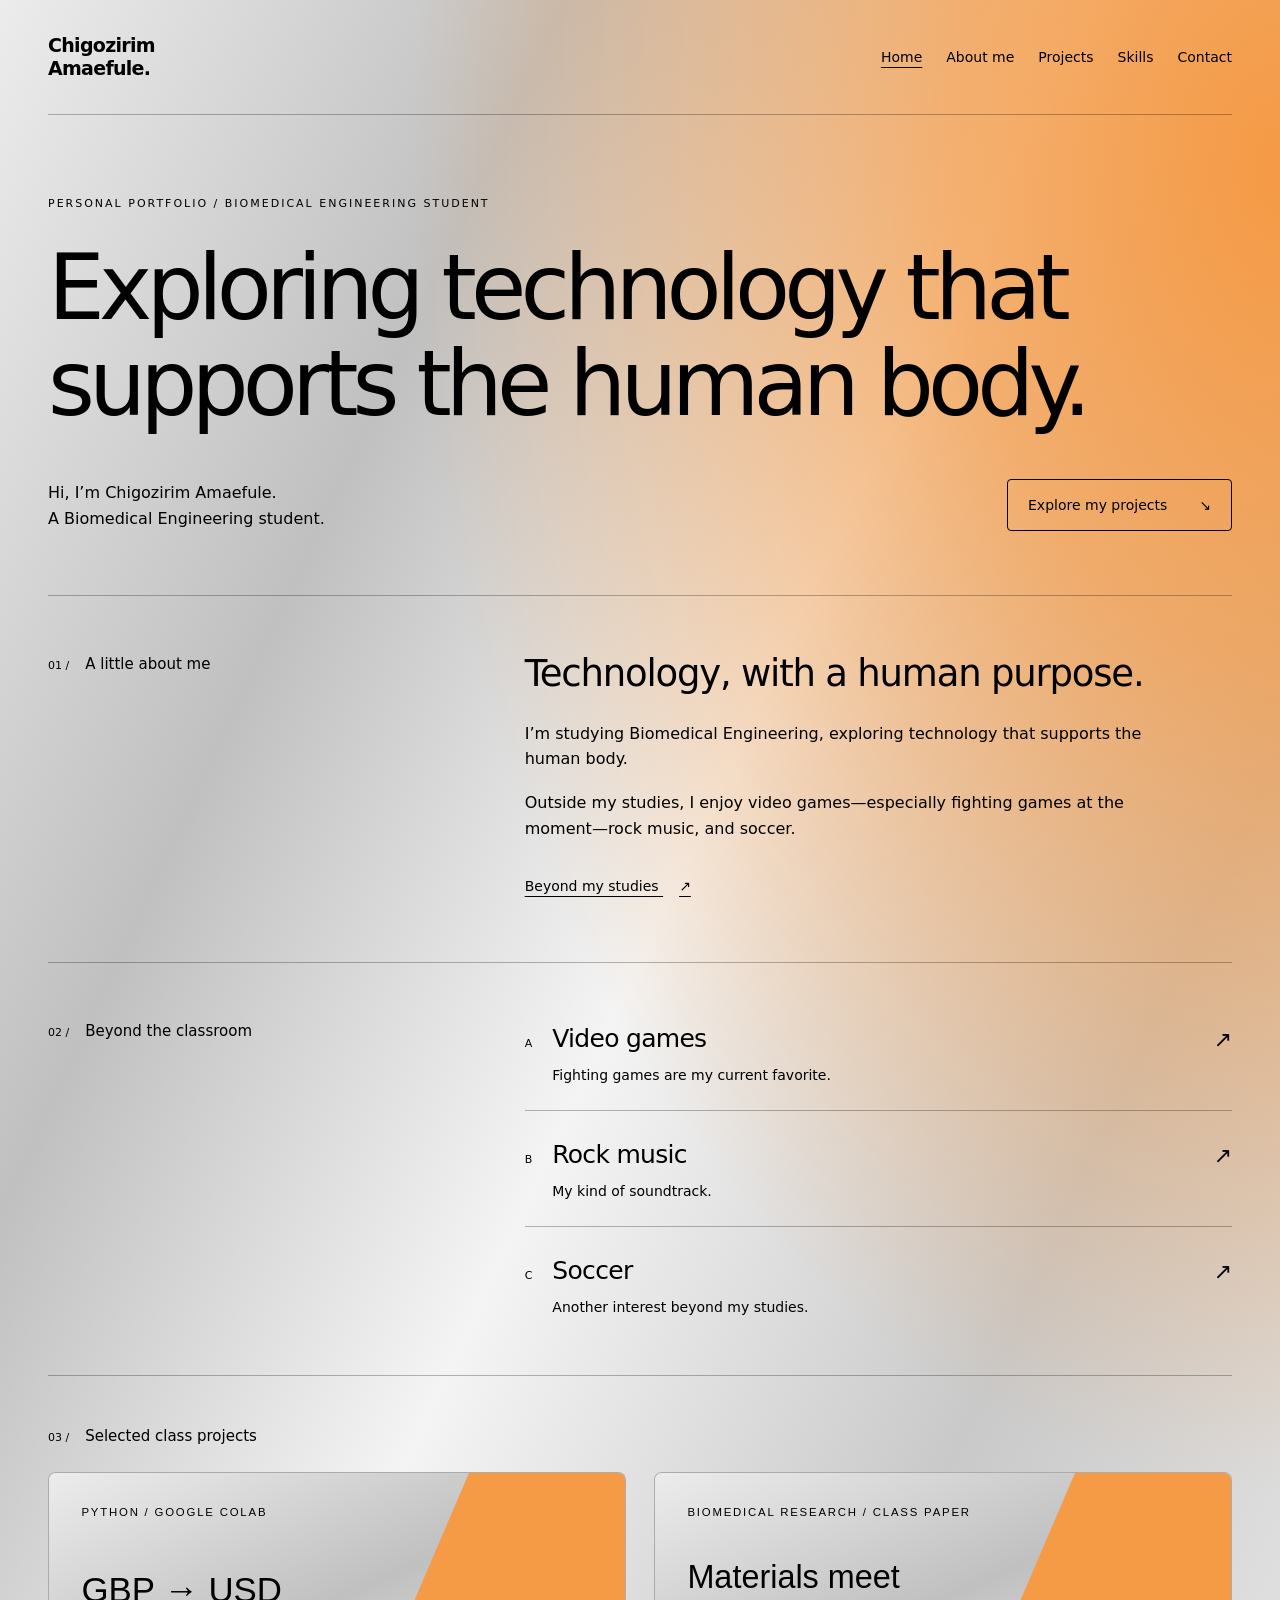
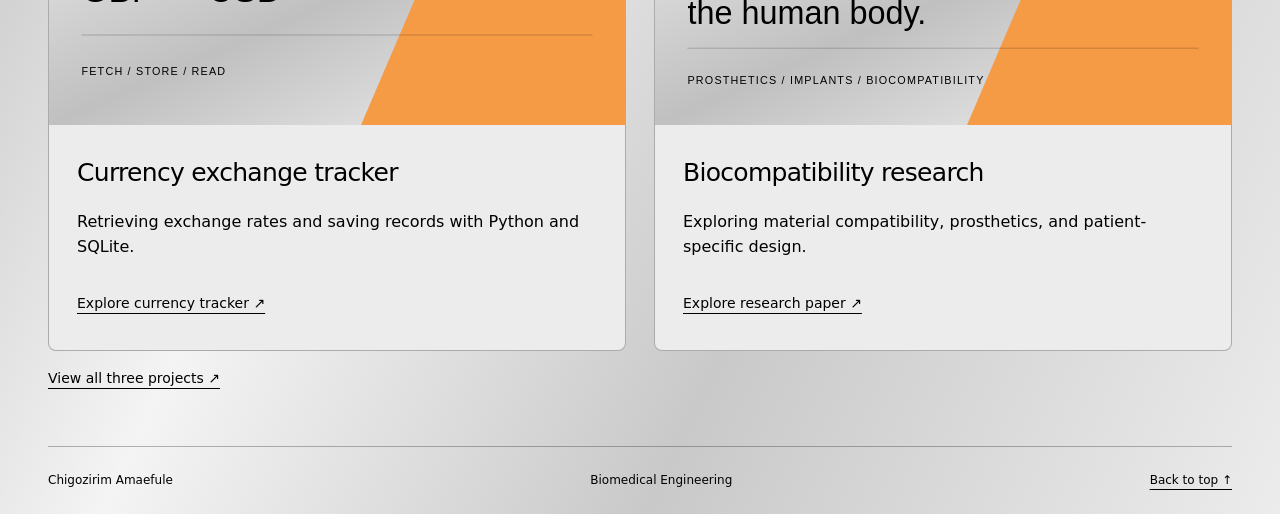
==== index.html @ 859c098d "Add Contact page and complete five-page navigation" ====
<!doctype html>
<html lang="en">
<head>
  <meta charset="utf-8">
  <meta name="viewport" content="width=device-width, initial-scale=1">
  <meta name="description" content="Meet Chigozirim Amaefule, a Biomedical Engineering student with interests in fighting games, rock music, and soccer.">
  <title>Chigozirim Amaefule | Biomedical Engineering Student</title>
  <link rel="stylesheet" href="css/styles.css">
  <script src="js/main.js" defer></script>
</head>
<body>
  <a class="skip-link" href="#main">Skip to content</a>
  <div class="page-shell">
    <header class="site-header">
      <a class="wordmark" href="index.html" aria-label="Chigozirim Amaefule, home">Chigozirim<br>Amaefule<span aria-hidden="true">.</span></a>
      <button class="menu-toggle" type="button" aria-expanded="false" aria-controls="site-navigation" hidden>Menu <span aria-hidden="true">+</span></button>
      <nav id="site-navigation" class="site-navigation" aria-label="Main navigation">
        <a href="index.html" aria-current="page">Home</a>
        <a href="about.html">About me</a>
        <a href="projects.html">Projects</a>
        <a href="skills.html">Skills</a>
        <a href="contact.html">Contact</a>
      </nav>
    </header>

    <main id="main">
      <section class="hero" aria-labelledby="headline">
        <p class="eyebrow">Personal portfolio / Biomedical Engineering student</p>
        <h1 id="headline">Exploring technology that supports the human body.</h1>
        <div class="hero-bottom">
          <p>Hi, I’m Chigozirim Amaefule.<br>A Biomedical Engineering student.</p>
          <a class="outlined-link" href="projects.html">Explore my projects <span aria-hidden="true">↘</span></a>
        </div>
      </section>

      <section class="about section-layout" id="about" aria-labelledby="about-title">
        <div class="section-label"><span class="section-number" aria-hidden="true">01 /</span><h2 id="about-title">A little about me</h2></div>
        <div class="section-content">
          <p class="large-copy">Technology, with a human purpose.</p>
          <p>I’m studying Biomedical Engineering, exploring technology that supports the human body.</p>
          <p>Outside my studies, I enjoy video games—especially fighting games at the moment—rock music, and soccer.</p>
          <a class="text-link" href="#interests">Beyond my studies <span aria-hidden="true">↗</span></a>
        </div>
      </section>

      <section class="interests section-layout" id="interests" aria-labelledby="interests-title">
        <div class="section-label"><span class="section-number" aria-hidden="true">02 /</span><h2 id="interests-title">Beyond the classroom</h2></div>
        <div class="interest-list">
          <article><span class="interest-index" aria-hidden="true">A</span><div><h3>Video games</h3><p>Fighting games are my current favorite.</p></div><span class="interest-symbol" aria-hidden="true">↗</span></article>
          <article><span class="interest-index" aria-hidden="true">B</span><div><h3>Rock music</h3><p>My kind of soundtrack.</p></div><span class="interest-symbol" aria-hidden="true">↗</span></article>
          <article><span class="interest-index" aria-hidden="true">C</span><div><h3>Soccer</h3><p>Another interest beyond my studies.</p></div><span class="interest-symbol" aria-hidden="true">↗</span></article>
        </div>
      </section>
      <section class="home-projects" aria-labelledby="selected-work">
        <div class="section-label"><span class="section-number" aria-hidden="true">03 /</span><h2 id="selected-work">Selected class projects</h2></div>
        <div class="project-grid">
          <article class="project-card"><img src="assets/images/currency-tracker.svg" width="960" height="420" alt="Currency tracker summary: GBP to USD, fetch, store, read." loading="lazy"><div class="project-body"><h3>Currency exchange tracker</h3><p>Retrieving exchange rates and saving records with Python and SQLite.</p><a class="text-link" href="projects.html#currency-tracker">Explore currency tracker ↗</a></div></article>
          <article class="project-card"><img src="assets/images/biocompatibility.svg" width="960" height="420" alt="Biocompatibility research summary: materials meet the human body." loading="lazy"><div class="project-body"><h3>Biocompatibility research</h3><p>Exploring material compatibility, prosthetics, and patient-specific design.</p><a class="text-link" href="projects.html#biocompatibility">Explore research paper ↗</a></div></article>
        </div>
        <a class="text-link" href="projects.html">View all three projects ↗</a>
      </section>
    </main>

    <footer class="site-footer"><p>Chigozirim Amaefule</p><p>Biomedical Engineering</p><a href="#main">Back to top ↑</a></footer>
  </div>
</body>
</html>
---- css/styles.css ----
:root {
  color-scheme: light;
  --text: #000;
  --silver: #c0c0c0;
  --orange: #f59a45;
  --rule: rgb(0 0 0 / 28%);
  font-family: system-ui, -apple-system, "Segoe UI", sans-serif;
  color: var(--text);
  background: #ececec;
  scroll-behavior: smooth;
  scroll-padding-top: 24px;
}

* { box-sizing: border-box; }
body {
  margin: 0;
  background:
    radial-gradient(ellipse at 100% 8%, var(--orange) 0%, rgb(245 154 69 / 75%) 18%, transparent 48%),
    linear-gradient(115deg, #ececec 0%, #c0c0c0 25%, #f4f4f4 48%, #c9c9c9 72%, #ececec 100%);
  min-height: 100vh;
  line-height: 1.6;
}
a { color: inherit; text-underline-offset: 5px; }
button { font: inherit; color: inherit; cursor: pointer; }
a:focus-visible, button:focus-visible { outline: 3px solid #000; outline-offset: 6px; }
[hidden] { display: none !important; }
.page-shell { width: min(1200px, calc(100% - 40px)); margin: 0 auto; }
.skip-link { position: absolute; top: 12px; left: 20px; padding: 12px 20px; background: #ececec; transform: translateY(-200%); z-index: 2; }
.skip-link:focus { transform: translateY(0); }
.site-header { display: flex; flex-wrap: wrap; align-items: center; justify-content: space-between; gap: 24px; padding: 28px 0; border-bottom: 1px solid var(--rule); }
.wordmark { font-size: 19px; font-weight: 650; line-height: 1.2; letter-spacing: -.7px; text-decoration: none; }
.site-navigation { display: flex; flex-wrap: wrap; gap: 24px; font-size: 14px; }
.site-navigation a { padding: 10px 0; text-decoration: none; }
.site-navigation a:hover, .site-navigation a[aria-current] { text-decoration: underline; }
.menu-toggle { border: 1px solid #000; background: transparent; border-radius: 4px; padding: 10px 14px; }
.menu-toggle span { margin-left: 14px; }
.hero { padding: 56px 0 48px; }
.eyebrow { margin: 0 0 28px; font-size: 11px; text-transform: uppercase; letter-spacing: 2px; }
h1 { max-width: 1050px; font-size: clamp(42px, 7.1vw, 90px); font-weight: 500; letter-spacing: -.065em; line-height: 1.06; margin: 0; text-wrap: balance; }
.hero-bottom { display: flex; flex-wrap: wrap; justify-content: space-between; align-items: end; gap: 24px; margin-top: 36px; }
.hero-bottom p { font-size: 16px; margin: 0; }
.outlined-link { display: inline-flex; align-items: center; gap: 32px; border: 1px solid #000; border-radius: 4px; padding: 14px 20px; text-decoration: none; font-size: 14px; }
.outlined-link:hover { background: rgb(236 236 236 / 50%); }
.section-layout { display: grid; grid-template-columns: 1fr; gap: 28px; padding: 44px 0; border-top: 1px solid var(--rule); }
.section-label { display: flex; align-items: baseline; gap: 16px; }
.section-number { font-size: 11px; }
h2 { font-size: 15px; font-weight: 500; margin: 0; }
.section-content { max-width: 640px; }
.section-content p { margin: 0 0 18px; }
.section-content .large-copy { font-size: clamp(25px, 3vw, 37px); letter-spacing: -1.2px; line-height: 1.2; margin-bottom: 24px; }
.text-link { display: inline-block; margin-top: 8px; padding: 8px 0; font-size: 14px; }
.text-link span { margin-left: 16px; }
.interest-list article { display: flex; gap: 20px; align-items: baseline; padding: 24px 0; border-top: 1px solid var(--rule); }
.interest-list article:first-child { padding-top: 0; border-top: 0; }
.interest-list article:last-child { padding-bottom: 0; }
.interest-index { font-size: 11px; }
h3 { font-size: 25px; font-weight: 500; letter-spacing: -.7px; margin: 0; }
.interest-list p { font-size: 14px; margin: 5px 0 0; }
.interest-symbol { margin-left: auto; font-size: 22px; }
.site-footer { display: flex; justify-content: space-between; flex-wrap: wrap; gap: 12px 24px; border-top: 1px solid var(--rule); padding: 24px 0; font-size: 12px; }
.site-footer p { margin: 0; }
@media (min-width: 760px) {
  .page-shell { width: min(1200px, calc(100% - 96px)); }
  .site-header { padding: 34px 0; }
  .hero { padding: 80px 0 64px; }
  .hero-bottom { margin-top: 48px; }
  .section-layout { grid-template-columns: 1fr 1.65fr; gap: 48px; padding: 56px 0; }
}
@media (max-width: 759px) {
  .site-navigation { width: 100%; gap: 20px; }
  .site-navigation.is-collapsible { display: none; }
  .site-navigation.is-collapsible.is-open { display: flex; flex-direction: column; gap: 4px; }
  .site-navigation.is-collapsible a { padding: 12px 0; }
}
@media (prefers-reduced-motion: reduce) {
  :root { scroll-behavior: auto; }
}

/* Project showcases remain readable without JavaScript or a server. */
.project-grid { display: grid; grid-template-columns: repeat(2, minmax(0, 1fr)); gap: 28px; align-items: start; }
.project-card { min-width: 0; background: #ececec; border: 1px solid var(--rule); border-radius: 8px; overflow: hidden; }
.project-card img { display: block; width: 100%; height: auto; }
.project-body { padding: 28px; }
.project-body h2 { font-size: clamp(24px, 3vw, 32px); line-height: 1.2; letter-spacing: -1px; }
.project-body .eyebrow { margin-bottom: 12px; }
.project-result { border-block: 1px solid var(--rule); padding: 20px 0; margin: 24px 0; }
.project-result strong { font-size: 23px; font-weight: 500; }
.project-result p, .project-source { font-size: 13px; }
.project-body details h3 { font-size: 17px; margin-top: 24px; letter-spacing: 0; }
.project-body summary { cursor: pointer; padding: 12px 0; text-decoration: underline; text-underline-offset: 5px; }
.project-body summary:focus-visible { outline: 3px solid #000; outline-offset: 3px; }
.project-body pre { white-space: pre-wrap; overflow-wrap: anywhere; background: #ddd; padding: 16px; border-radius: 4px; font-size: 12px; }
.project-filter { display: flex; flex-wrap: wrap; gap: 12px; }
.project-filter button { min-height: 44px; padding: 10px 18px; border: 1px solid #000; border-radius: 4px; background: transparent; }
.project-filter button[aria-pressed="true"] { background: #ececec; text-decoration: underline; text-underline-offset: 5px; box-shadow: inset 0 0 0 1px #000; }
.project-count { font-size: 13px; margin: 18px 0 24px; }
.project-footnote { max-width: 850px; font-size: 13px; margin: 32px 0 48px; }
.home-projects { border-top: 1px solid var(--rule); padding: 48px 0; }
.home-projects > .section-label { margin-bottom: 24px; }
.skill-list { display: grid; grid-template-columns: repeat(2, minmax(0, 1fr)); gap: 12px 32px; padding-left: 20px; margin: 0; }
.skill-list li { padding-left: 4px; }
@media (max-width: 480px) {
  .skill-list { grid-template-columns: minmax(0, 1fr); }
}
@media (max-width: 759px) {
  .project-grid { grid-template-columns: minmax(0, 1fr); }
  .project-body { padding: 20px; }
}
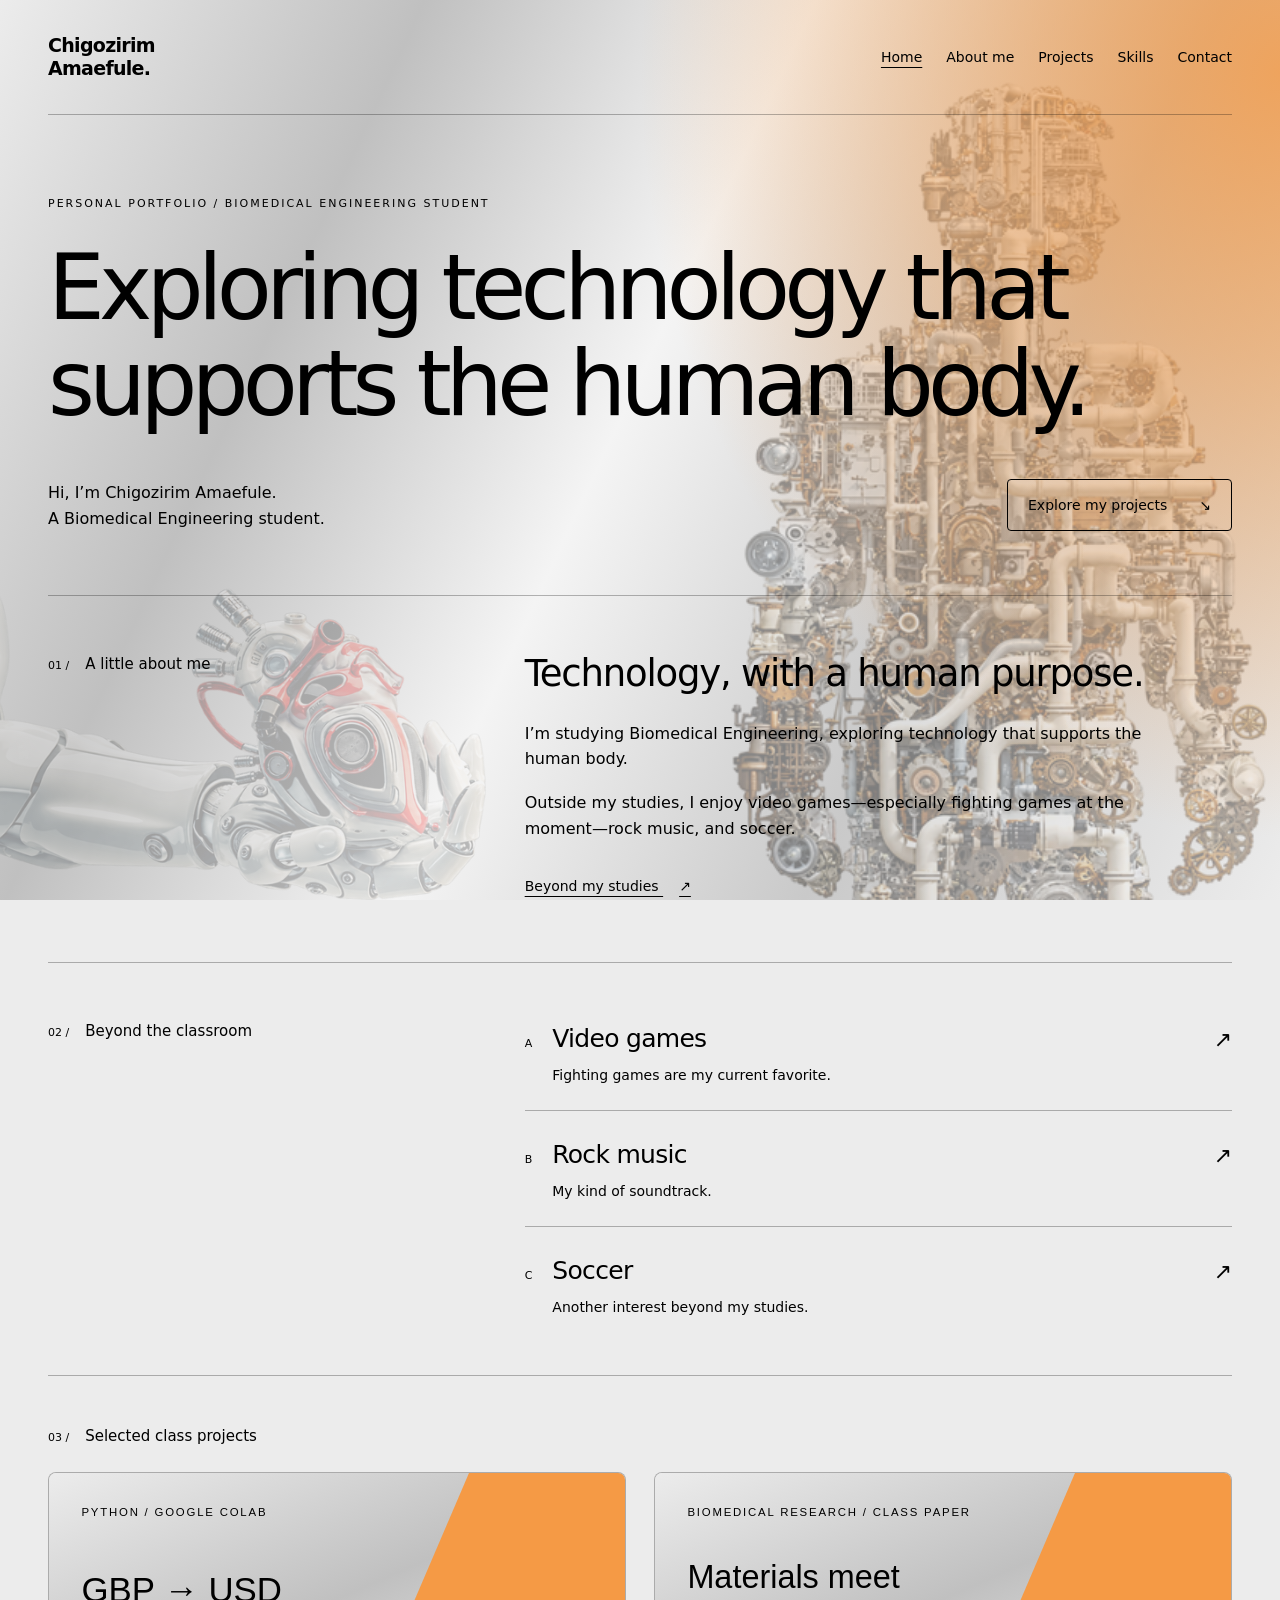
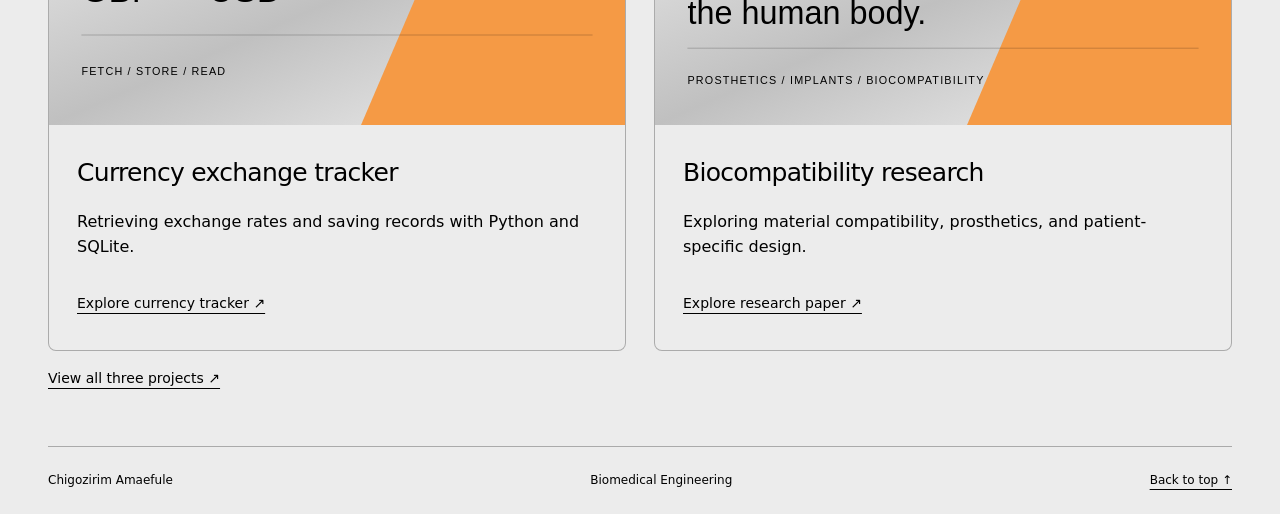
==== commit 4ea77248: "Add fixed mechanical artwork to home page" ====
--- a/index.html
+++ b/index.html
@@ -8,7 +8,11 @@
   <link rel="stylesheet" href="css/styles.css">
   <script src="js/main.js" defer></script>
 </head>
-<body>
+<body class="home-artwork">
+  <div class="background-art" aria-hidden="true">
+    <img class="background-figure" src="assets/images/mechanical-figure-cutout.png" width="355" height="560" alt="">
+    <img class="background-heart" src="assets/images/mechanical-heart-cutout.png" width="640" height="392" alt="">
+  </div>
   <a class="skip-link" href="#main">Skip to content</a>
   <div class="page-shell">
     <header class="site-header">
--- a/css/styles.css
+++ b/css/styles.css
@@ -66,6 +66,14 @@
   .hero-bottom { margin-top: 48px; }
   .section-layout { grid-template-columns: 1fr 1.65fr; gap: 48px; padding: 56px 0; }
 }
+@media (min-width: 1024px) {
+  body {
+    /* Keep the orange glow in the right half, independent of page length. */
+    background-image:
+      radial-gradient(ellipse 50vw 85vh at 100% 8vh, var(--orange) 0%, rgb(245 154 69 / 75%) 37.5%, transparent 100%),
+      linear-gradient(115deg, #ececec 0%, #c0c0c0 25%, #f4f4f4 48%, #c9c9c9 72%, #ececec 100%);
+  }
+}
 @media (max-width: 759px) {
   .site-navigation { width: 100%; gap: 20px; }
   .site-navigation.is-collapsible { display: none; }
@@ -106,3 +114,37 @@
   .project-grid { grid-template-columns: minmax(0, 1fr); }
   .project-body { padding: 20px; }
 }
+
+/* Home artwork stays fixed while the content scrolls over it. The orange
+   overlay tints the figure; decorative images never intercept clicks. */
+.home-artwork { isolation: isolate; background: #ececec; }
+.background-art {
+  position: fixed;
+  inset: 0;
+  z-index: -1;
+  overflow: hidden;
+  pointer-events: none;
+  background: linear-gradient(115deg, #ececec 0%, #c0c0c0 25%, #f4f4f4 48%, #c9c9c9 72%, #ececec 100%);
+}
+.background-art img { position: absolute; object-fit: contain; }
+.background-figure {
+  right: -20%; bottom: -3%; width: 85%; height: 94%;
+  object-position: bottom right; opacity: .19;
+}
+.background-heart { display: none; }
+.background-art::after {
+  content: "";
+  position: absolute;
+  inset: 0;
+  background: radial-gradient(ellipse at 100% 8%, rgb(245 154 69 / 70%), rgb(245 154 69 / 40%) 25%, transparent 75%);
+}
+@media (min-width: 760px) {
+  .background-figure { right: 1%; width: 42%; opacity: .38; }
+  .background-heart {
+    display: block; left: -6%; bottom: 0;
+    width: 44%; height: auto; opacity: .23;
+  }
+  .background-art::after {
+    background: radial-gradient(ellipse 50vw 85vh at 100% 8vh, rgb(245 154 69 / 82%), rgb(245 154 69 / 55%) 37.5%, transparent 100%);
+  }
+}
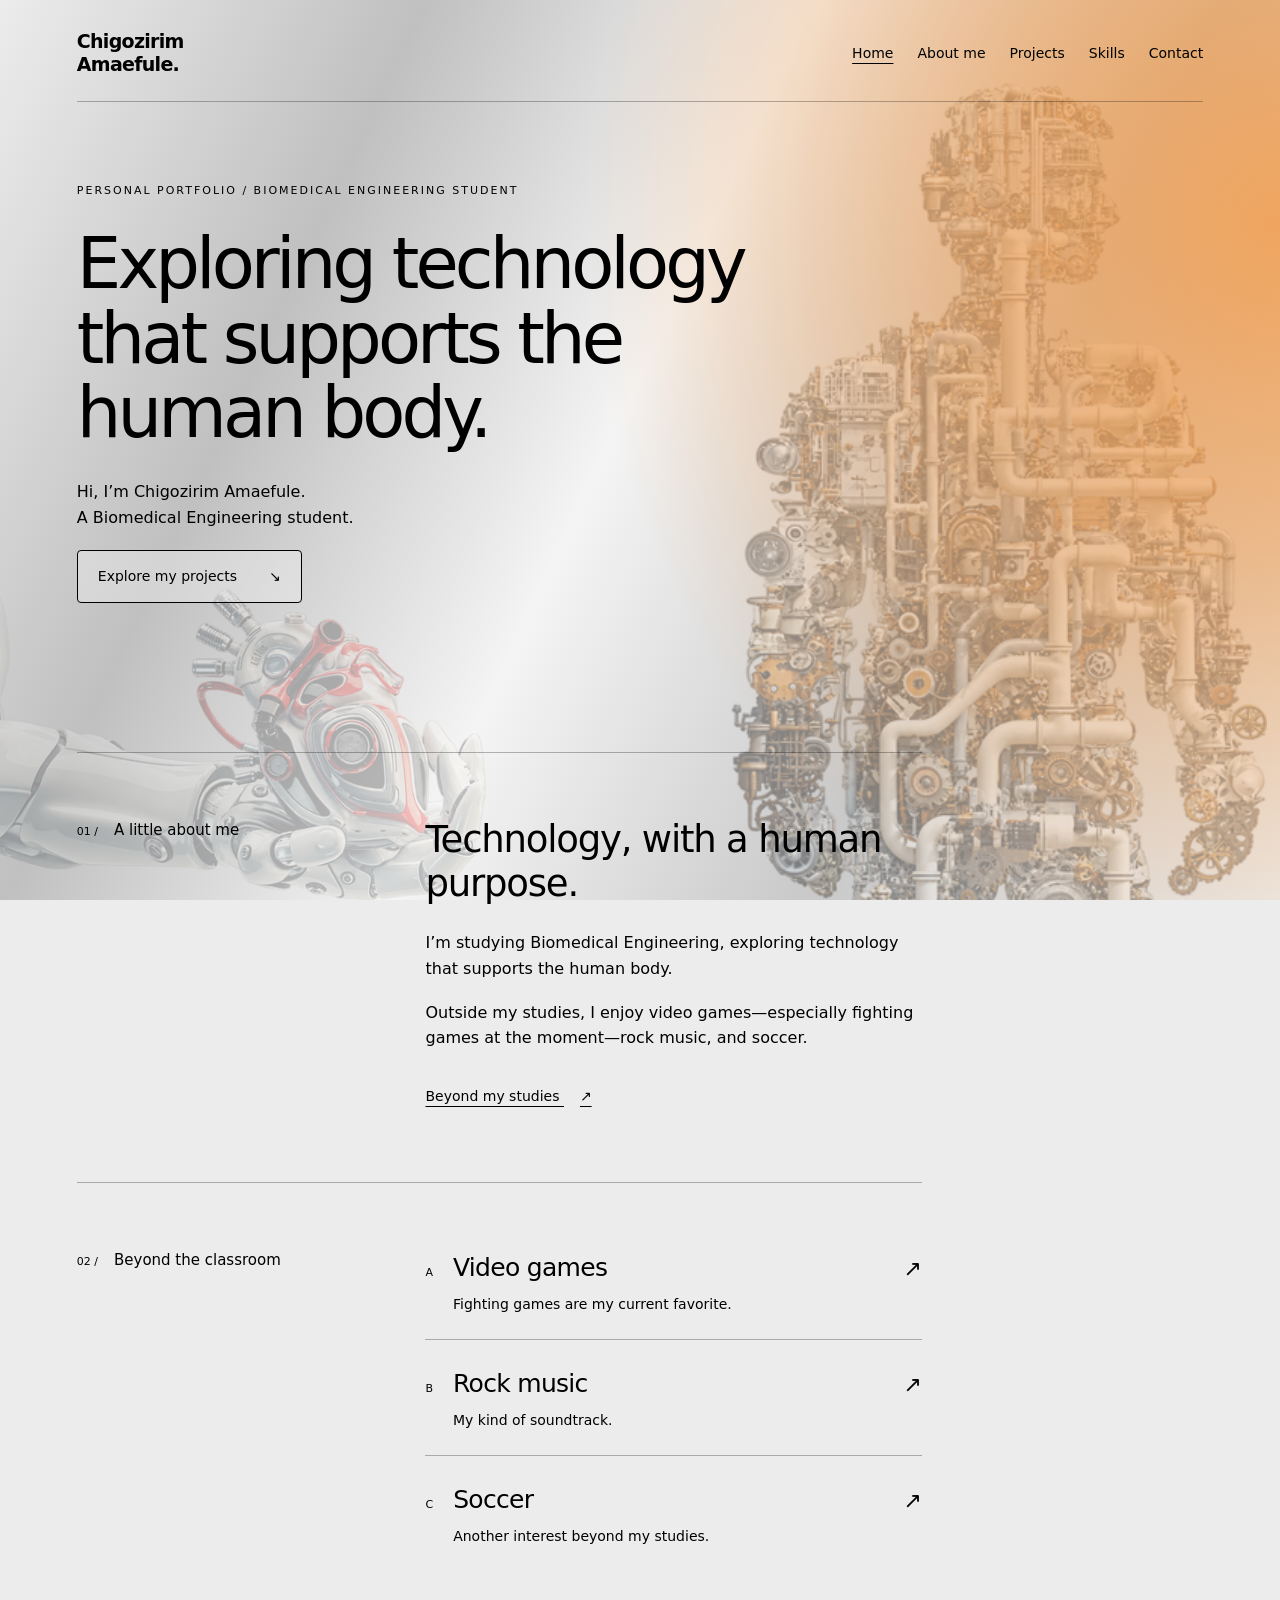
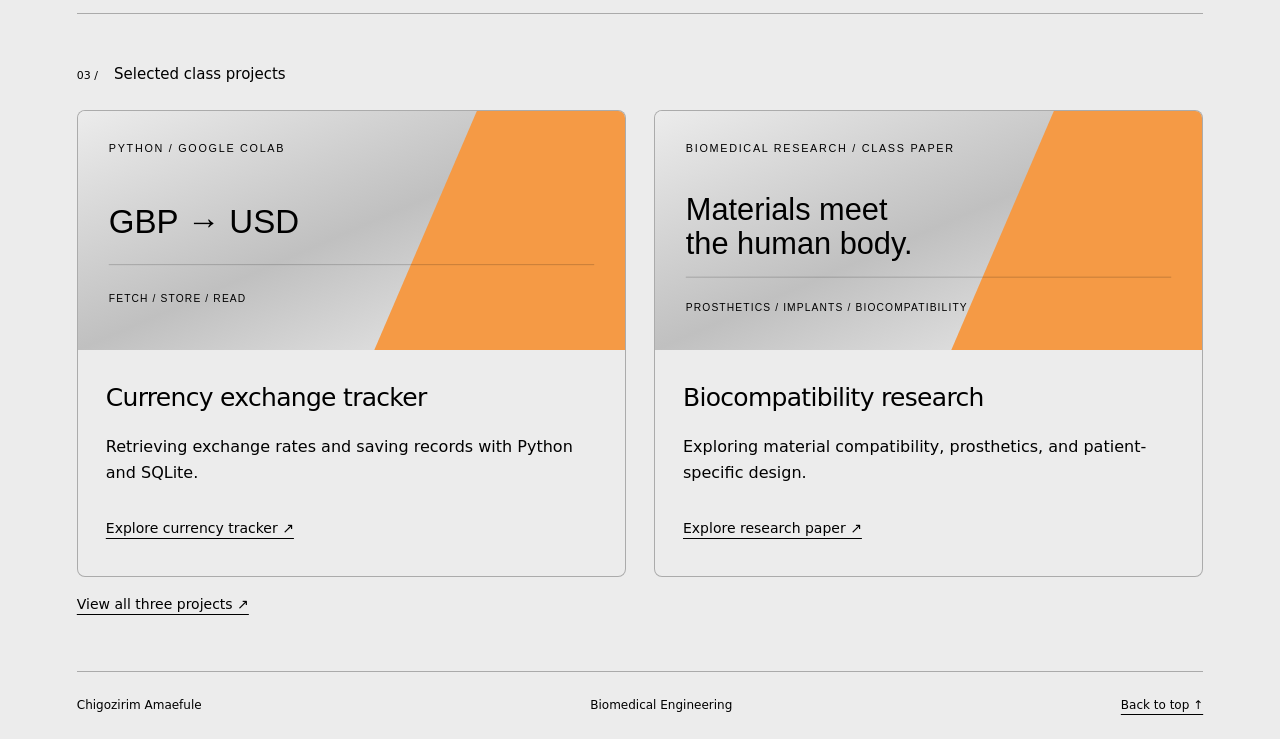
==== commit c8a3bb88: "Match home layout to approved artwork preview and refresh CSS cache" ====
--- a/index.html
+++ b/index.html
@@ -5,7 +5,7 @@
   <meta name="viewport" content="width=device-width, initial-scale=1">
   <meta name="description" content="Meet Chigozirim Amaefule, a Biomedical Engineering student with interests in fighting games, rock music, and soccer.">
   <title>Chigozirim Amaefule | Biomedical Engineering Student</title>
-  <link rel="stylesheet" href="css/styles.css">
+  <link rel="stylesheet" href="css/styles.css?v=artwork-2">
   <script src="js/main.js" defer></script>
 </head>
 <body class="home-artwork">
--- a/css/styles.css
+++ b/css/styles.css
@@ -145,6 +145,24 @@
     width: 44%; height: auto; opacity: .23;
   }
   .background-art::after {
-    background: radial-gradient(ellipse 50vw 85vh at 100% 8vh, rgb(245 154 69 / 82%), rgb(245 154 69 / 55%) 37.5%, transparent 100%);
+    background: radial-gradient(ellipse 54vw 85vh at 100% 25vh, rgb(245 154 69 / 82%), rgb(245 154 69 / 55%) 42%, transparent 100%);
   }
 }
+
+/* Match the approved preview's proportions, including the left-aligned CTA. */
+.home-artwork .page-shell { width: 88%; }
+.home-artwork .site-header { padding: 30px 0 25px; }
+.home-artwork .hero { min-height: 650px; padding: 80px 0 100px; }
+.home-artwork h1 {
+  max-width: 68%; font-size: clamp(38px, 5.5vw, 74px);
+  letter-spacing: -.055em; text-wrap: wrap;
+}
+.home-artwork .hero-bottom { display: block; margin-top: 28px; }
+.home-artwork .hero-bottom .outlined-link { margin-top: 20px; background: #ececec70; }
+.home-artwork .section-layout { max-width: 75%; min-height: 430px; padding: 65px 0; }
+@media (max-width: 759px) {
+  .home-artwork .page-shell { width: calc(100% - 48px); }
+  .home-artwork .hero { padding: 65px 0; }
+  .home-artwork h1 { max-width: 100%; font-size: 42px; }
+  .home-artwork .section-layout { max-width: 100%; min-height: 470px; }
+}
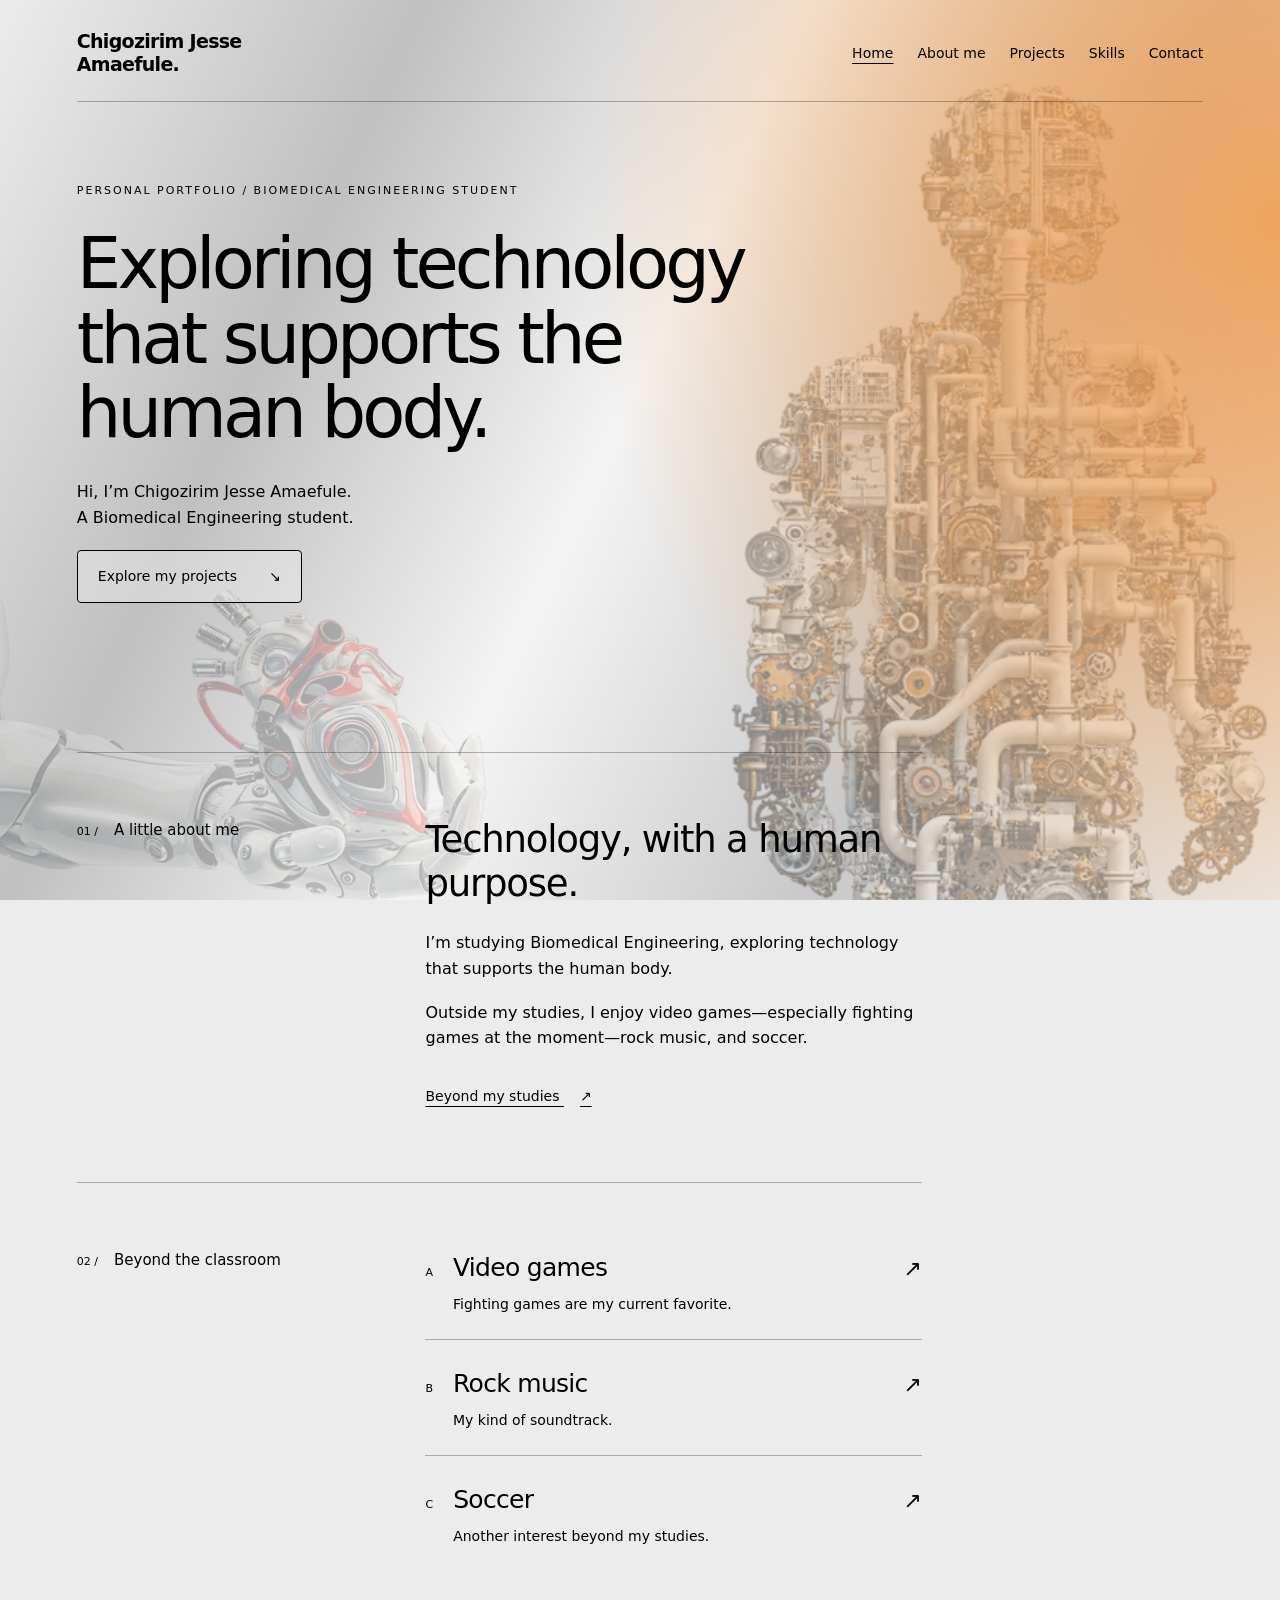
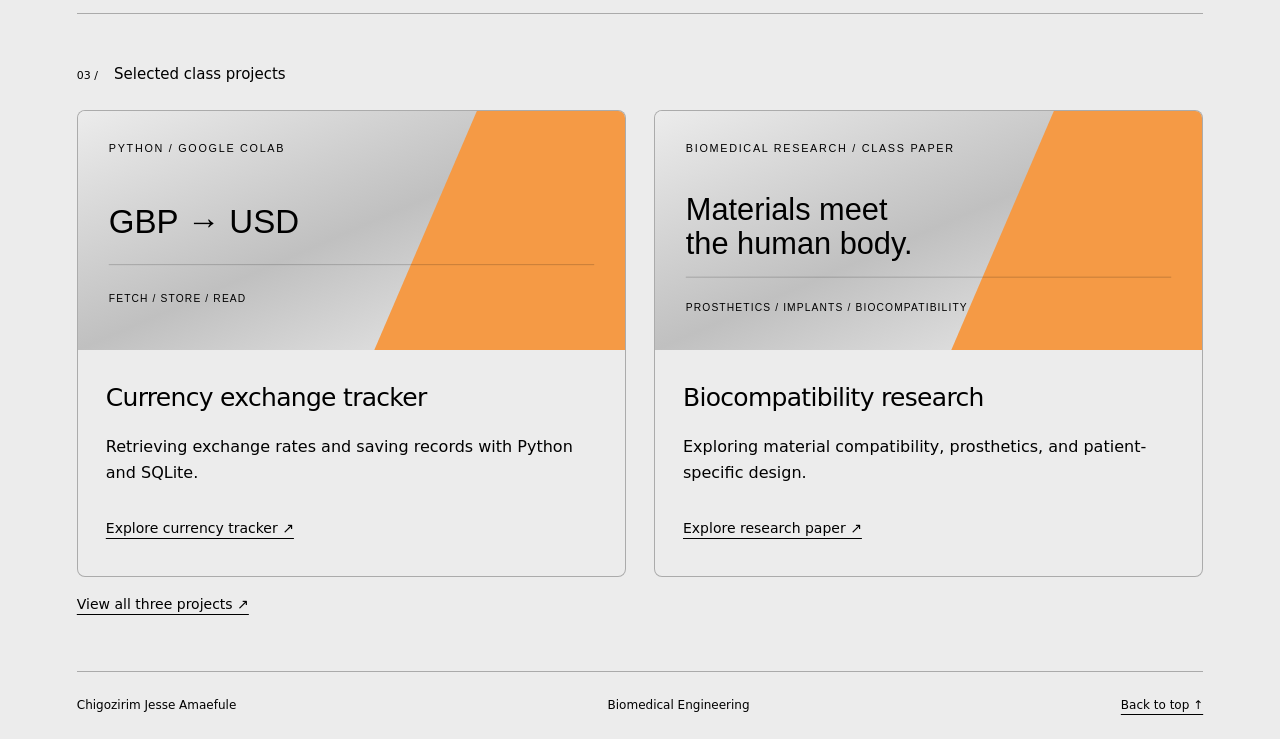
==== commit 392c6b29: "Update portfolio name to Chigozirim Jesse Amaefule" ====
--- a/index.html
+++ b/index.html
@@ -3,8 +3,8 @@
 <head>
   <meta charset="utf-8">
   <meta name="viewport" content="width=device-width, initial-scale=1">
-  <meta name="description" content="Meet Chigozirim Amaefule, a Biomedical Engineering student with interests in fighting games, rock music, and soccer.">
-  <title>Chigozirim Amaefule | Biomedical Engineering Student</title>
+  <meta name="description" content="Meet Chigozirim Jesse Amaefule, a Biomedical Engineering student with interests in fighting games, rock music, and soccer.">
+  <title>Chigozirim Jesse Amaefule | Biomedical Engineering Student</title>
   <link rel="stylesheet" href="css/styles.css?v=artwork-2">
   <script src="js/main.js" defer></script>
 </head>
@@ -16,7 +16,7 @@
   <a class="skip-link" href="#main">Skip to content</a>
   <div class="page-shell">
     <header class="site-header">
-      <a class="wordmark" href="index.html" aria-label="Chigozirim Amaefule, home">Chigozirim<br>Amaefule<span aria-hidden="true">.</span></a>
+      <a class="wordmark" href="index.html" aria-label="Chigozirim Jesse Amaefule, home">Chigozirim Jesse<br>Amaefule<span aria-hidden="true">.</span></a>
       <button class="menu-toggle" type="button" aria-expanded="false" aria-controls="site-navigation" hidden>Menu <span aria-hidden="true">+</span></button>
       <nav id="site-navigation" class="site-navigation" aria-label="Main navigation">
         <a href="index.html" aria-current="page">Home</a>
@@ -32,7 +32,7 @@
         <p class="eyebrow">Personal portfolio / Biomedical Engineering student</p>
         <h1 id="headline">Exploring technology that supports the human body.</h1>
         <div class="hero-bottom">
-          <p>Hi, I’m Chigozirim Amaefule.<br>A Biomedical Engineering student.</p>
+          <p>Hi, I’m Chigozirim Jesse Amaefule.<br>A Biomedical Engineering student.</p>
           <a class="outlined-link" href="projects.html">Explore my projects <span aria-hidden="true">↘</span></a>
         </div>
       </section>
@@ -65,7 +65,7 @@
       </section>
     </main>
 
-    <footer class="site-footer"><p>Chigozirim Amaefule</p><p>Biomedical Engineering</p><a href="#main">Back to top ↑</a></footer>
+    <footer class="site-footer"><p>Chigozirim Jesse Amaefule</p><p>Biomedical Engineering</p><a href="#main">Back to top ↑</a></footer>
   </div>
 </body>
 </html>
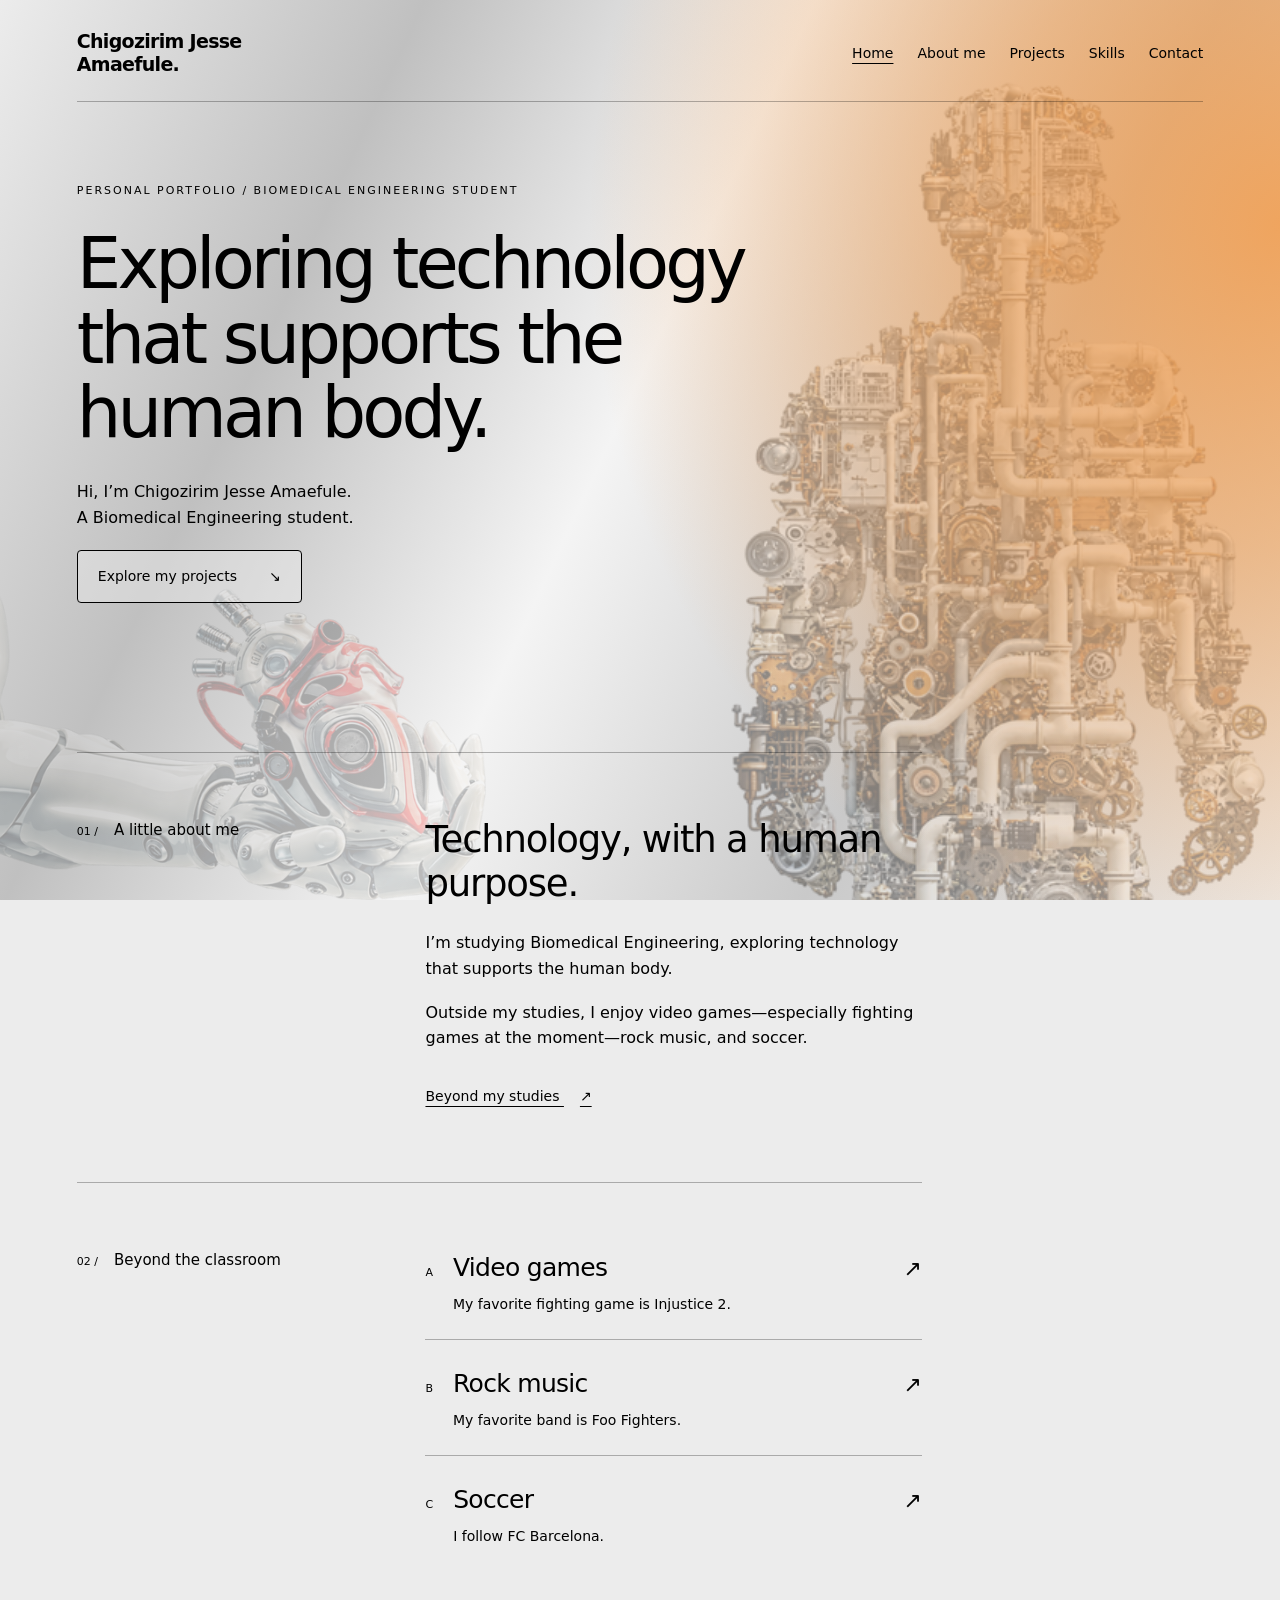
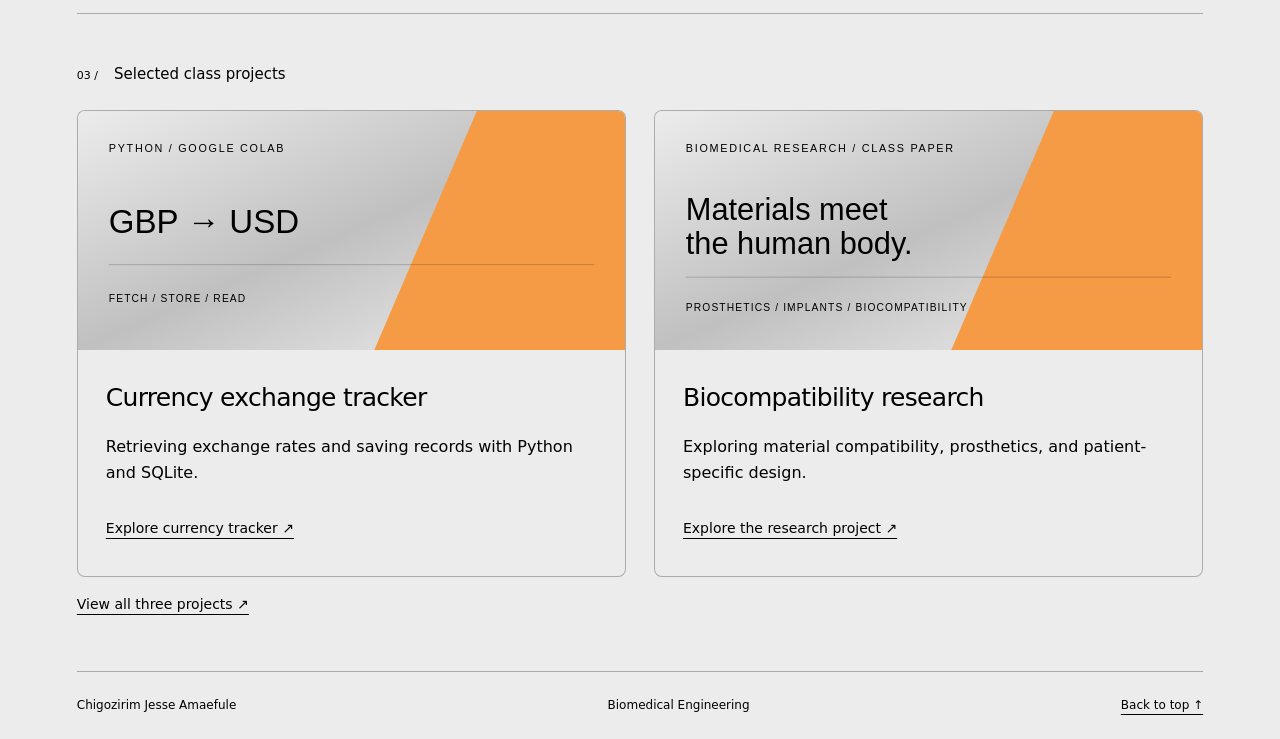
==== commit e3648e67: "Add research project story, personal interests, and subtle hover effects" ====
--- a/index.html
+++ b/index.html
@@ -5,7 +5,7 @@
   <meta name="viewport" content="width=device-width, initial-scale=1">
   <meta name="description" content="Meet Chigozirim Jesse Amaefule, a Biomedical Engineering student with interests in fighting games, rock music, and soccer.">
   <title>Chigozirim Jesse Amaefule | Biomedical Engineering Student</title>
-  <link rel="stylesheet" href="css/styles.css?v=artwork-2">
+  <link rel="stylesheet" href="css/styles.css?v=project-story-1">
   <script src="js/main.js" defer></script>
 </head>
 <body class="home-artwork">
@@ -50,16 +50,16 @@
       <section class="interests section-layout" id="interests" aria-labelledby="interests-title">
         <div class="section-label"><span class="section-number" aria-hidden="true">02 /</span><h2 id="interests-title">Beyond the classroom</h2></div>
         <div class="interest-list">
-          <article><span class="interest-index" aria-hidden="true">A</span><div><h3>Video games</h3><p>Fighting games are my current favorite.</p></div><span class="interest-symbol" aria-hidden="true">↗</span></article>
-          <article><span class="interest-index" aria-hidden="true">B</span><div><h3>Rock music</h3><p>My kind of soundtrack.</p></div><span class="interest-symbol" aria-hidden="true">↗</span></article>
-          <article><span class="interest-index" aria-hidden="true">C</span><div><h3>Soccer</h3><p>Another interest beyond my studies.</p></div><span class="interest-symbol" aria-hidden="true">↗</span></article>
+          <article><span class="interest-index" aria-hidden="true">A</span><div><h3>Video games</h3><p>My favorite fighting game is Injustice 2.</p></div><span class="interest-symbol" aria-hidden="true">↗</span></article>
+          <article><span class="interest-index" aria-hidden="true">B</span><div><h3>Rock music</h3><p>My favorite band is Foo Fighters.</p></div><span class="interest-symbol" aria-hidden="true">↗</span></article>
+          <article><span class="interest-index" aria-hidden="true">C</span><div><h3>Soccer</h3><p>I follow FC Barcelona.</p></div><span class="interest-symbol" aria-hidden="true">↗</span></article>
         </div>
       </section>
       <section class="home-projects" aria-labelledby="selected-work">
         <div class="section-label"><span class="section-number" aria-hidden="true">03 /</span><h2 id="selected-work">Selected class projects</h2></div>
         <div class="project-grid">
           <article class="project-card"><img src="assets/images/currency-tracker.svg" width="960" height="420" alt="Currency tracker summary: GBP to USD, fetch, store, read." loading="lazy"><div class="project-body"><h3>Currency exchange tracker</h3><p>Retrieving exchange rates and saving records with Python and SQLite.</p><a class="text-link" href="projects.html#currency-tracker">Explore currency tracker ↗</a></div></article>
-          <article class="project-card"><img src="assets/images/biocompatibility.svg" width="960" height="420" alt="Biocompatibility research summary: materials meet the human body." loading="lazy"><div class="project-body"><h3>Biocompatibility research</h3><p>Exploring material compatibility, prosthetics, and patient-specific design.</p><a class="text-link" href="projects.html#biocompatibility">Explore research paper ↗</a></div></article>
+          <article class="project-card"><img src="assets/images/biocompatibility.svg" width="960" height="420" alt="Biocompatibility research summary: materials meet the human body." loading="lazy"><div class="project-body"><h3>Biocompatibility research</h3><p>Exploring material compatibility, prosthetics, and patient-specific design.</p><a class="text-link" href="biocompatibility.html">Explore the research project ↗</a></div></article>
         </div>
         <a class="text-link" href="projects.html">View all three projects ↗</a>
       </section>
--- a/css/styles.css
+++ b/css/styles.css
@@ -165,4 +165,20 @@
   .home-artwork .hero { padding: 65px 0; }
   .home-artwork h1 { max-width: 100%; font-size: 42px; }
   .home-artwork .section-layout { max-width: 100%; min-height: 470px; }
-}+}
+/* Precise-pointer hover effects; keyboard focus receives equivalent emphasis. */
+.project-card, .outlined-link, .text-link, .site-navigation a { transition: transform 160ms ease, box-shadow 160ms ease, background-color 160ms ease, text-underline-offset 160ms ease; }
+.project-card:focus-within { border-color: #000; box-shadow: 0 4px 14px rgb(0 0 0 / 8%); }
+.outlined-link:focus-visible { background-color: rgb(236 236 236 / 65%); }
+@media (hover: hover) and (pointer: fine) {
+  .project-card:hover { transform: translateY(-3px); box-shadow: 0 7px 20px rgb(0 0 0 / 9%); }
+  .outlined-link:hover { transform: translateY(-2px); background-color: rgb(236 236 236 / 65%); }
+  .text-link:hover, .site-navigation a:hover { text-decoration: underline; text-underline-offset: 7px; }
+}
+.research-visual { margin: 0 0 48px; }
+.research-visual img { display: block; width: 100%; max-width: 960px; height: auto; border: 1px solid var(--rule); border-radius: 8px; }
+.research-visual figcaption { max-width: 960px; font-size: 12px; margin-top: 12px; }
+@media (prefers-reduced-motion: reduce) {
+  .project-card, .outlined-link, .text-link, .site-navigation a { transition: none; }
+  .project-card:hover, .outlined-link:hover { transform: none; }
+}
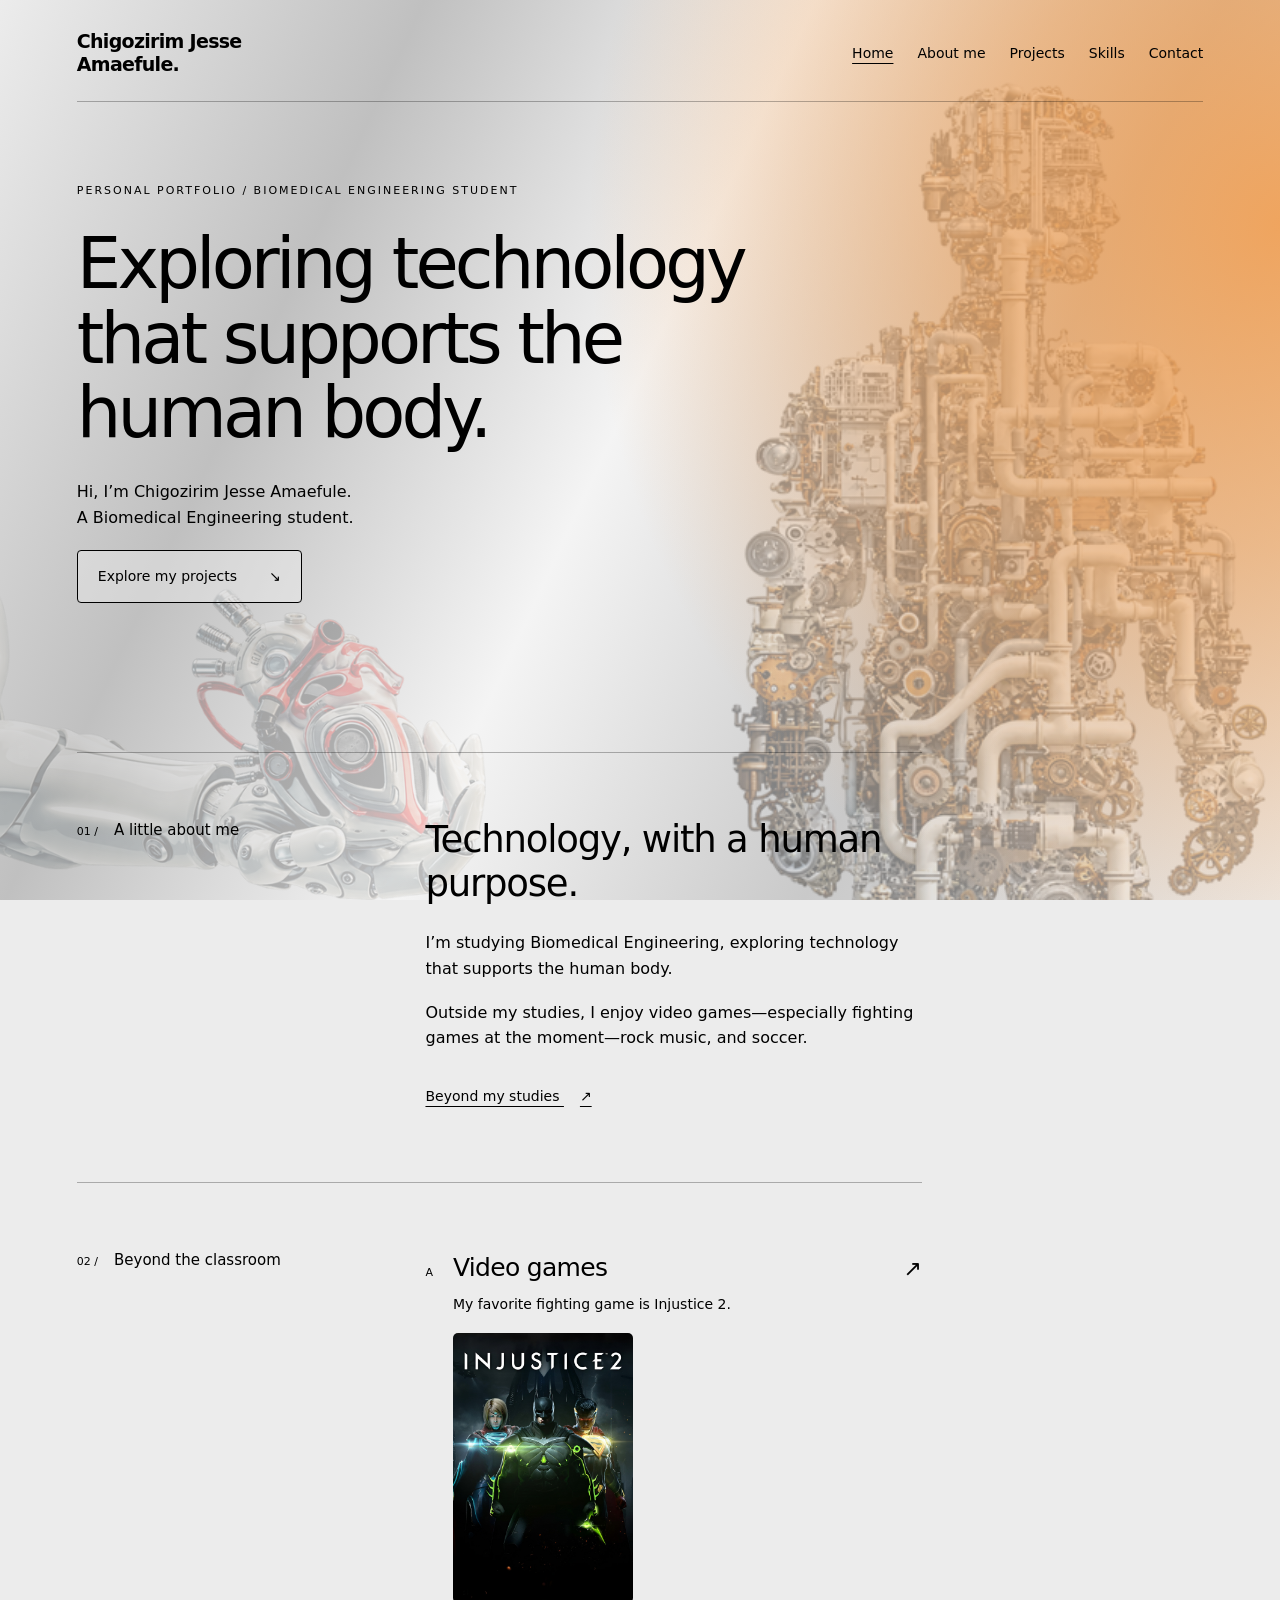
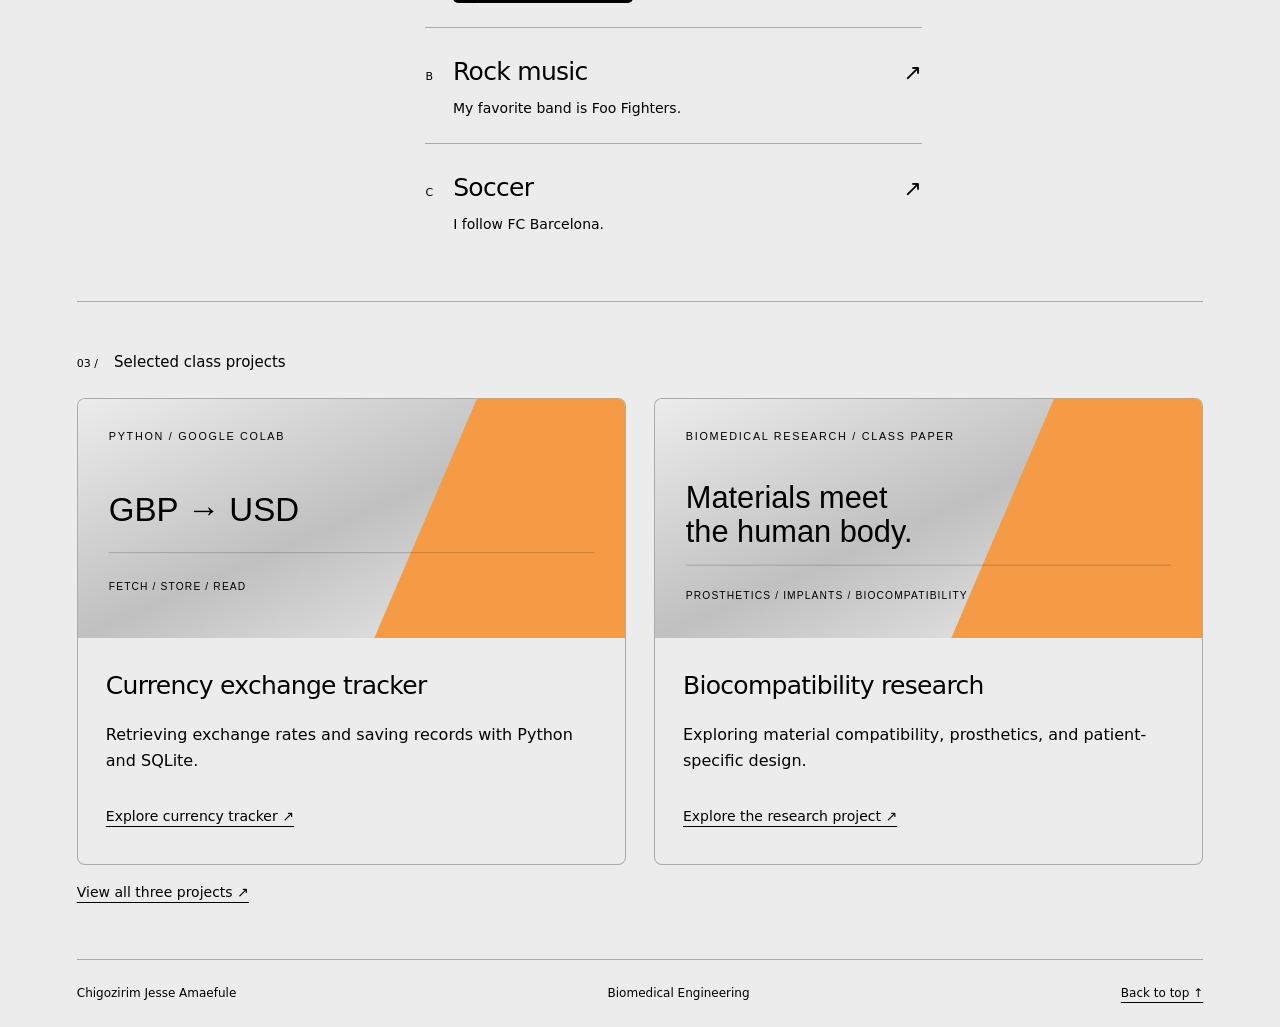
==== commit eba470d3: "Add Injustice 2 artwork to personal interests" ====
--- a/index.html
+++ b/index.html
@@ -5,7 +5,7 @@
   <meta name="viewport" content="width=device-width, initial-scale=1">
   <meta name="description" content="Meet Chigozirim Jesse Amaefule, a Biomedical Engineering student with interests in fighting games, rock music, and soccer.">
   <title>Chigozirim Jesse Amaefule | Biomedical Engineering Student</title>
-  <link rel="stylesheet" href="css/styles.css?v=project-story-1">
+  <link rel="stylesheet" href="css/styles.css?v=interests-2">
   <script src="js/main.js" defer></script>
 </head>
 <body class="home-artwork">
@@ -50,7 +50,7 @@
       <section class="interests section-layout" id="interests" aria-labelledby="interests-title">
         <div class="section-label"><span class="section-number" aria-hidden="true">02 /</span><h2 id="interests-title">Beyond the classroom</h2></div>
         <div class="interest-list">
-          <article><span class="interest-index" aria-hidden="true">A</span><div><h3>Video games</h3><p>My favorite fighting game is Injustice 2.</p></div><span class="interest-symbol" aria-hidden="true">↗</span></article>
+          <article><span class="interest-index" aria-hidden="true">A</span><div><h3>Video games</h3><p>My favorite fighting game is Injustice 2.</p><img class="interest-image" src="assets/images/injustice-2.jpg" width="1200" height="1800" alt="Injustice 2 artwork featuring Supergirl, Batman, and Superman." loading="lazy" decoding="async"></div><span class="interest-symbol" aria-hidden="true">↗</span></article>
           <article><span class="interest-index" aria-hidden="true">B</span><div><h3>Rock music</h3><p>My favorite band is Foo Fighters.</p></div><span class="interest-symbol" aria-hidden="true">↗</span></article>
           <article><span class="interest-index" aria-hidden="true">C</span><div><h3>Soccer</h3><p>I follow FC Barcelona.</p></div><span class="interest-symbol" aria-hidden="true">↗</span></article>
         </div>
--- a/css/styles.css
+++ b/css/styles.css
@@ -182,3 +182,10 @@
   .project-card, .outlined-link, .text-link, .site-navigation a { transition: none; }
   .project-card:hover, .outlined-link:hover { transform: none; }
 }
+
+/* Keep interest artwork modest and show the complete image without cropping. */
+.interest-list article > div { min-width: 0; }
+.interest-image { display: block; width: min(180px, 100%); height: auto; margin-top: 18px; border-radius: 5px; }
+@media (max-width: 759px) {
+  .interest-image { width: min(140px, 100%); }
+}
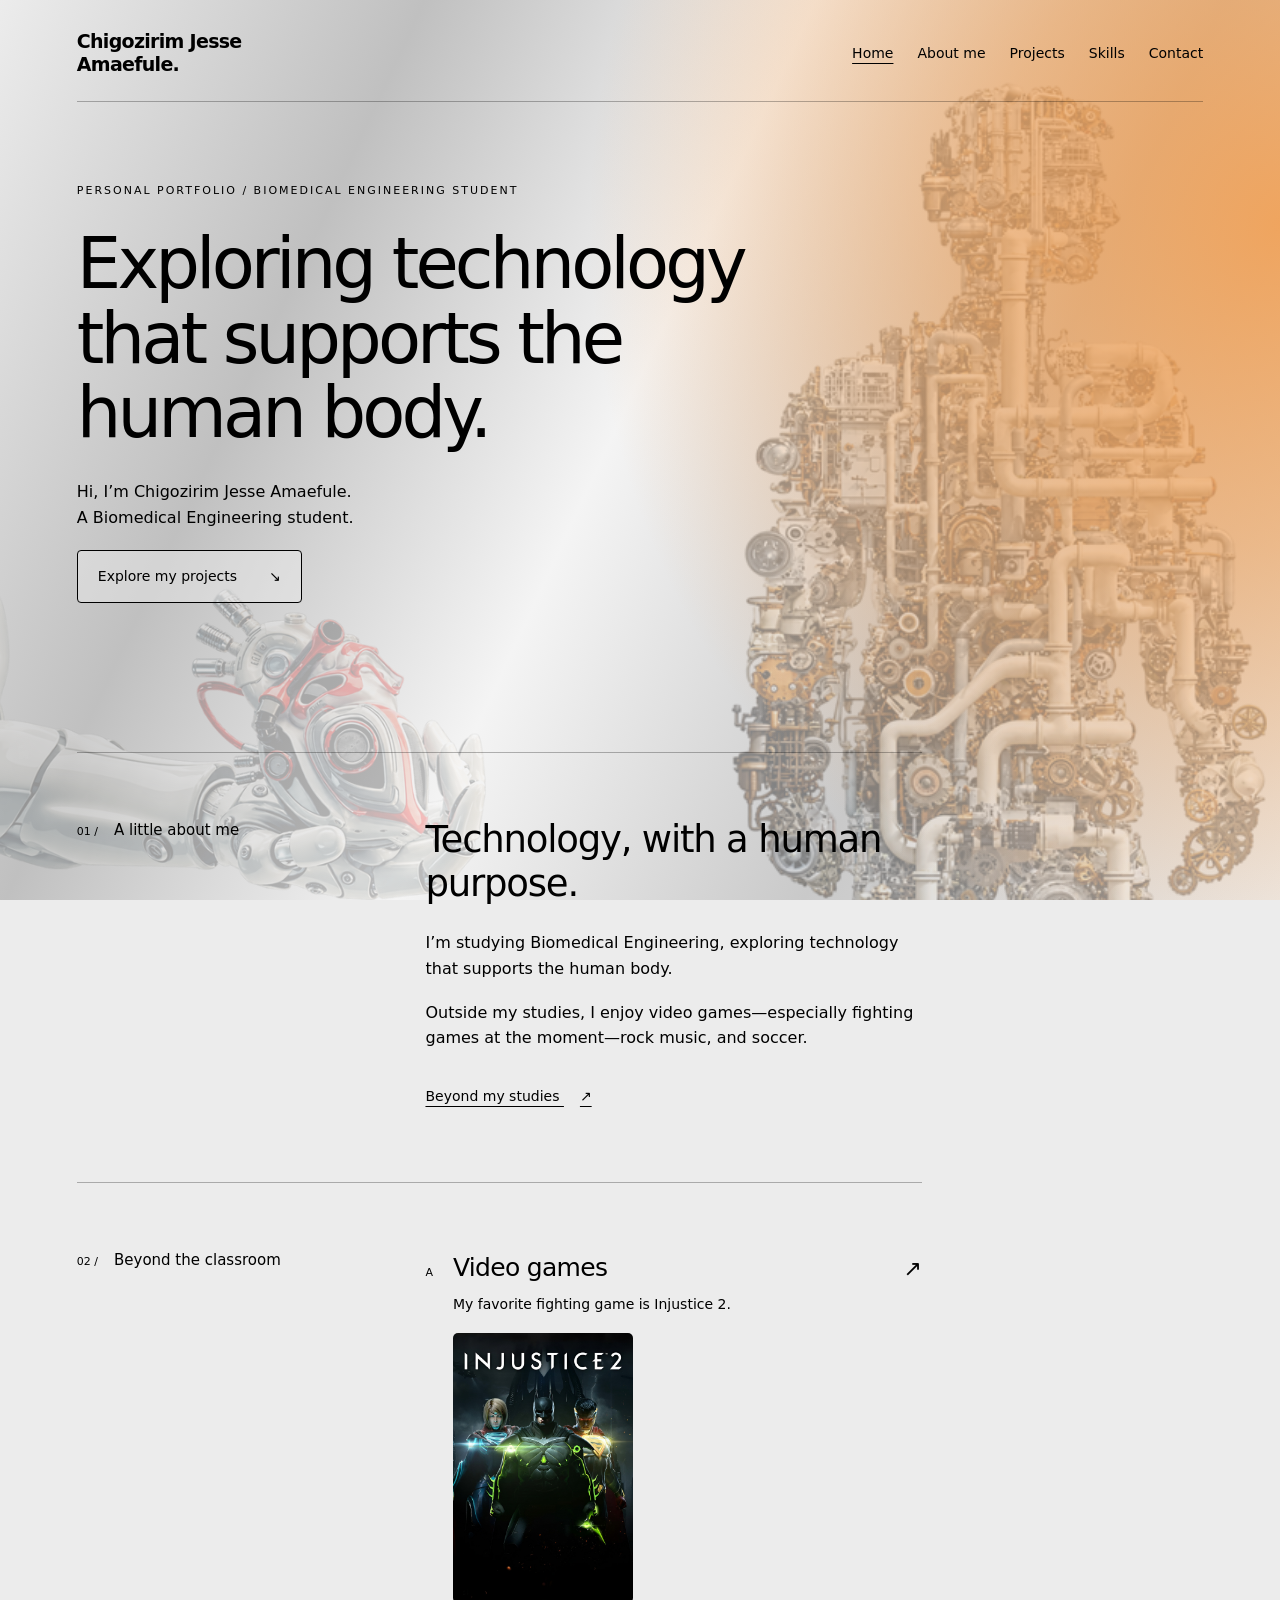
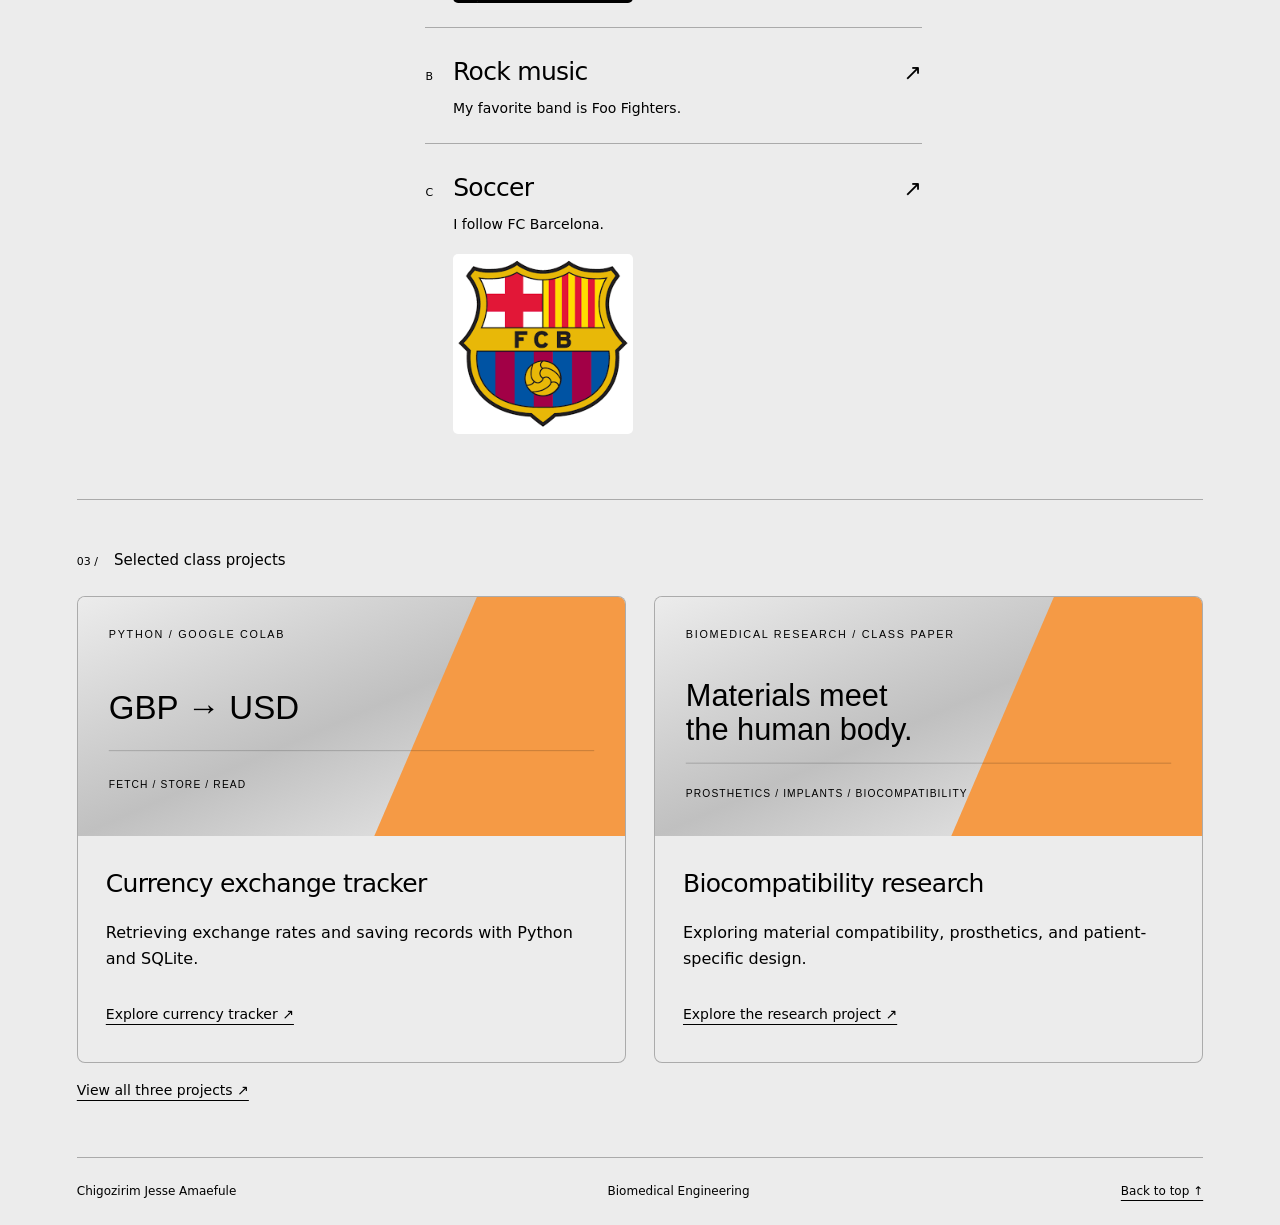
==== commit 3ae5af2d: "Add FC Barcelona crest to personal interests" ====
--- a/index.html
+++ b/index.html
@@ -52,7 +52,7 @@
         <div class="interest-list">
           <article><span class="interest-index" aria-hidden="true">A</span><div><h3>Video games</h3><p>My favorite fighting game is Injustice 2.</p><img class="interest-image" src="assets/images/injustice-2.jpg" width="1200" height="1800" alt="Injustice 2 artwork featuring Supergirl, Batman, and Superman." loading="lazy" decoding="async"></div><span class="interest-symbol" aria-hidden="true">↗</span></article>
           <article><span class="interest-index" aria-hidden="true">B</span><div><h3>Rock music</h3><p>My favorite band is Foo Fighters.</p></div><span class="interest-symbol" aria-hidden="true">↗</span></article>
-          <article><span class="interest-index" aria-hidden="true">C</span><div><h3>Soccer</h3><p>I follow FC Barcelona.</p></div><span class="interest-symbol" aria-hidden="true">↗</span></article>
+          <article><span class="interest-index" aria-hidden="true">C</span><div><h3>Soccer</h3><p>I follow FC Barcelona.</p><img class="interest-image" src="assets/images/fc-barcelona.jpg" width="225" height="225" alt="FC Barcelona club crest." loading="lazy" decoding="async"></div><span class="interest-symbol" aria-hidden="true">↗</span></article>
         </div>
       </section>
       <section class="home-projects" aria-labelledby="selected-work">
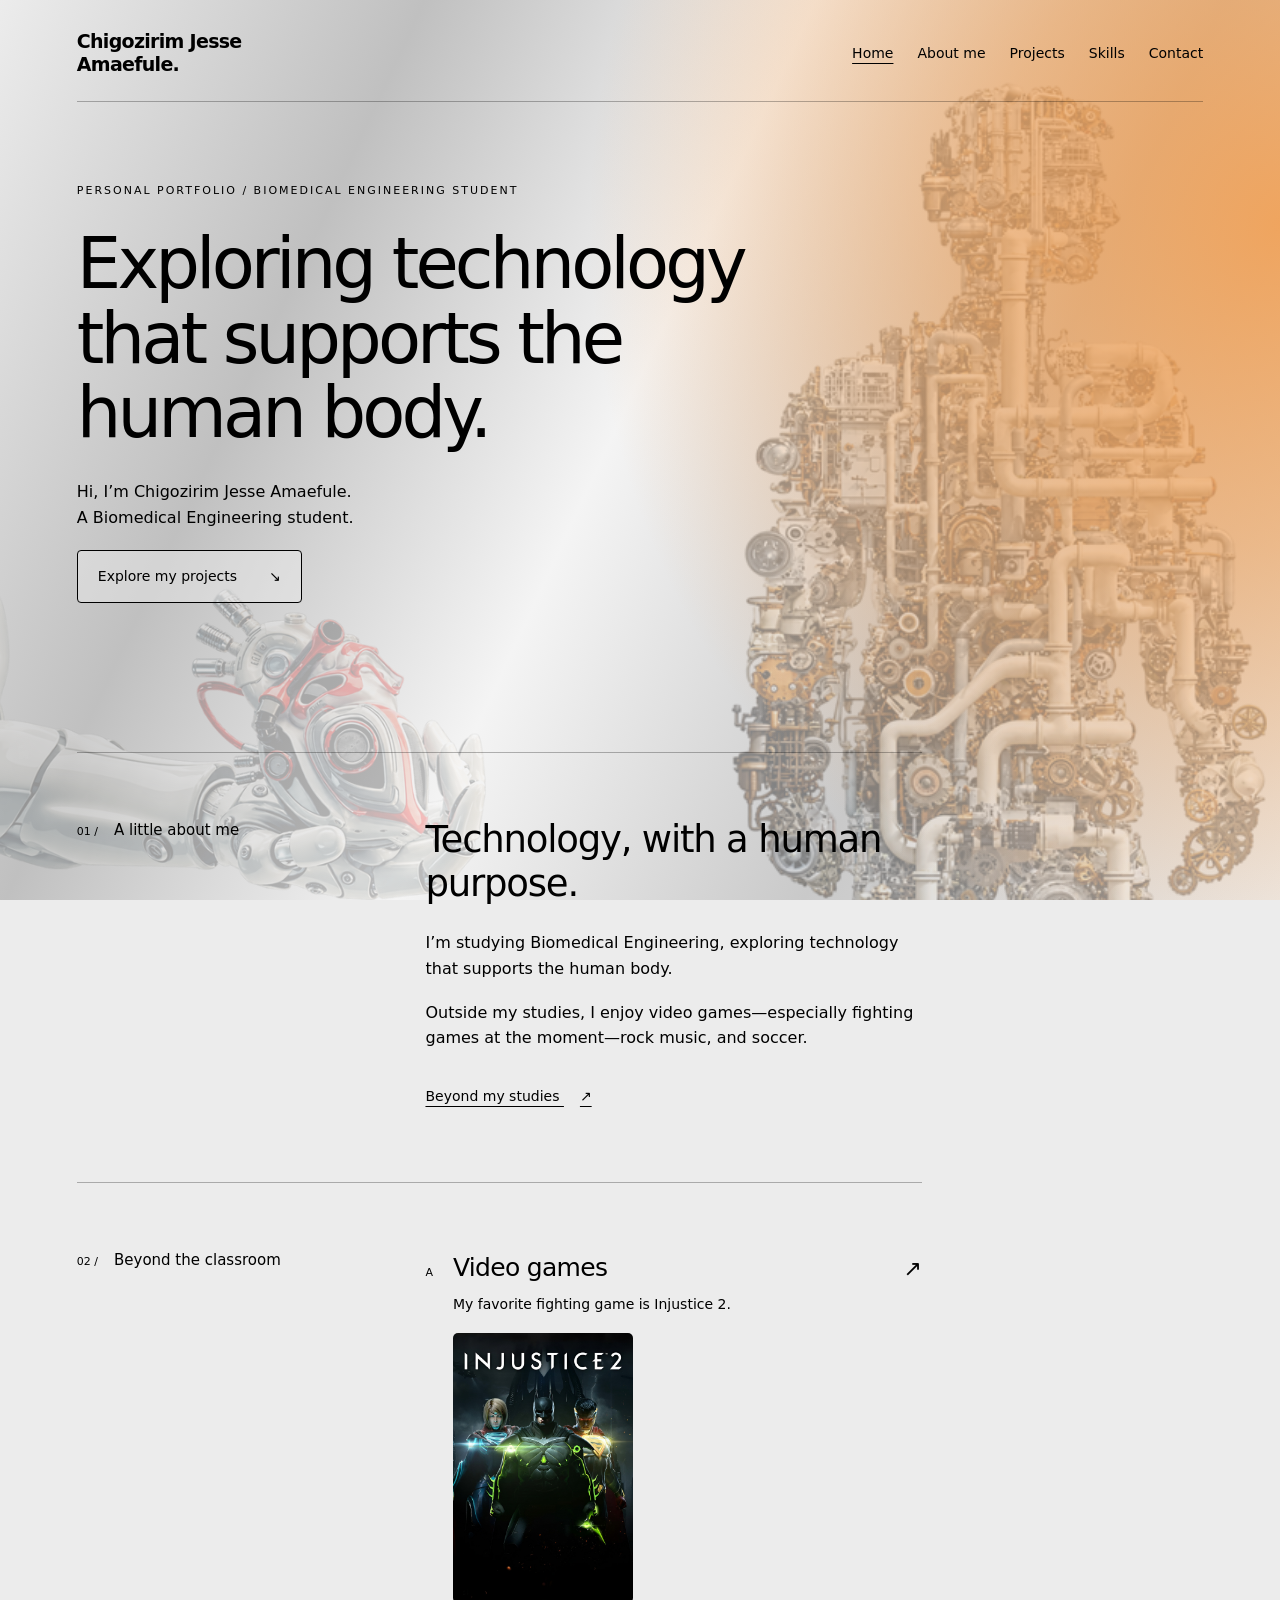
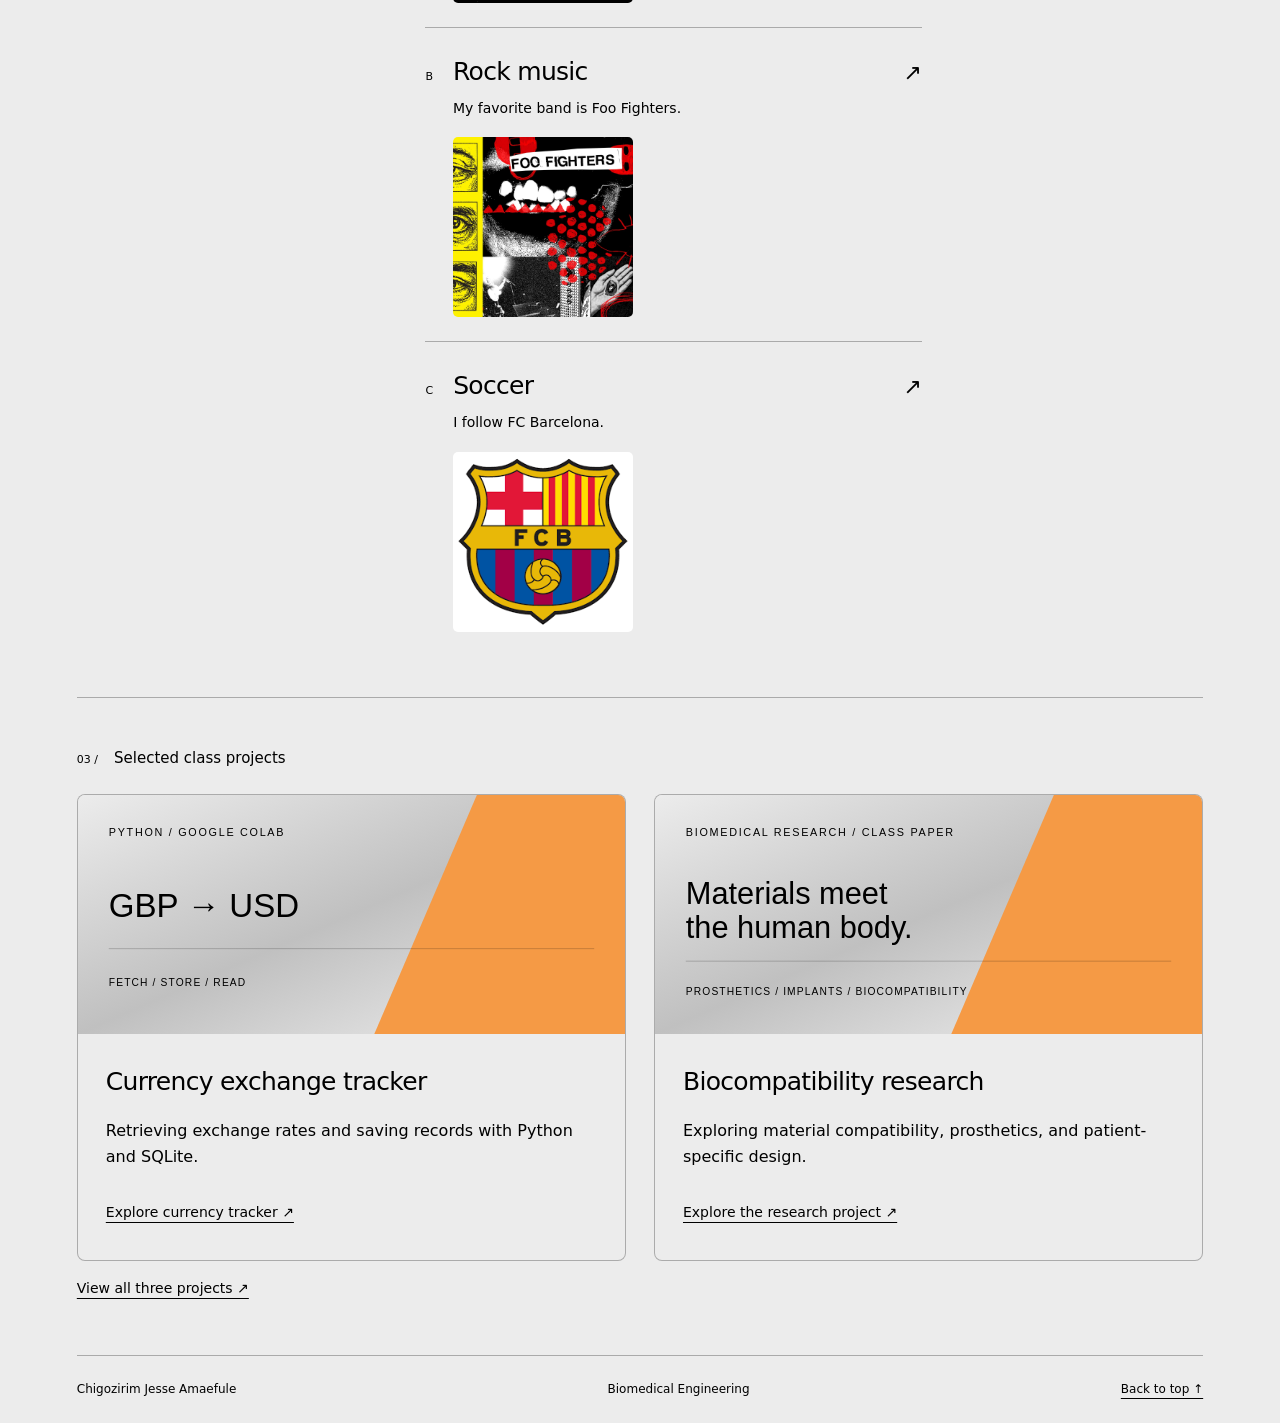
==== commit aec5c8cb: "Add Foo Fighters artwork to personal interests" ====
--- a/index.html
+++ b/index.html
@@ -51,7 +51,7 @@
         <div class="section-label"><span class="section-number" aria-hidden="true">02 /</span><h2 id="interests-title">Beyond the classroom</h2></div>
         <div class="interest-list">
           <article><span class="interest-index" aria-hidden="true">A</span><div><h3>Video games</h3><p>My favorite fighting game is Injustice 2.</p><img class="interest-image" src="assets/images/injustice-2.jpg" width="1200" height="1800" alt="Injustice 2 artwork featuring Supergirl, Batman, and Superman." loading="lazy" decoding="async"></div><span class="interest-symbol" aria-hidden="true">↗</span></article>
-          <article><span class="interest-index" aria-hidden="true">B</span><div><h3>Rock music</h3><p>My favorite band is Foo Fighters.</p></div><span class="interest-symbol" aria-hidden="true">↗</span></article>
+          <article><span class="interest-index" aria-hidden="true">B</span><div><h3>Rock music</h3><p>My favorite band is Foo Fighters.</p><img class="interest-image" src="assets/images/foo-fighters.webp" width="1000" height="1000" alt="Foo Fighters artwork with a black, white, red, and yellow collage." loading="lazy" decoding="async"></div><span class="interest-symbol" aria-hidden="true">↗</span></article>
           <article><span class="interest-index" aria-hidden="true">C</span><div><h3>Soccer</h3><p>I follow FC Barcelona.</p><img class="interest-image" src="assets/images/fc-barcelona.jpg" width="225" height="225" alt="FC Barcelona club crest." loading="lazy" decoding="async"></div><span class="interest-symbol" aria-hidden="true">↗</span></article>
         </div>
       </section>
